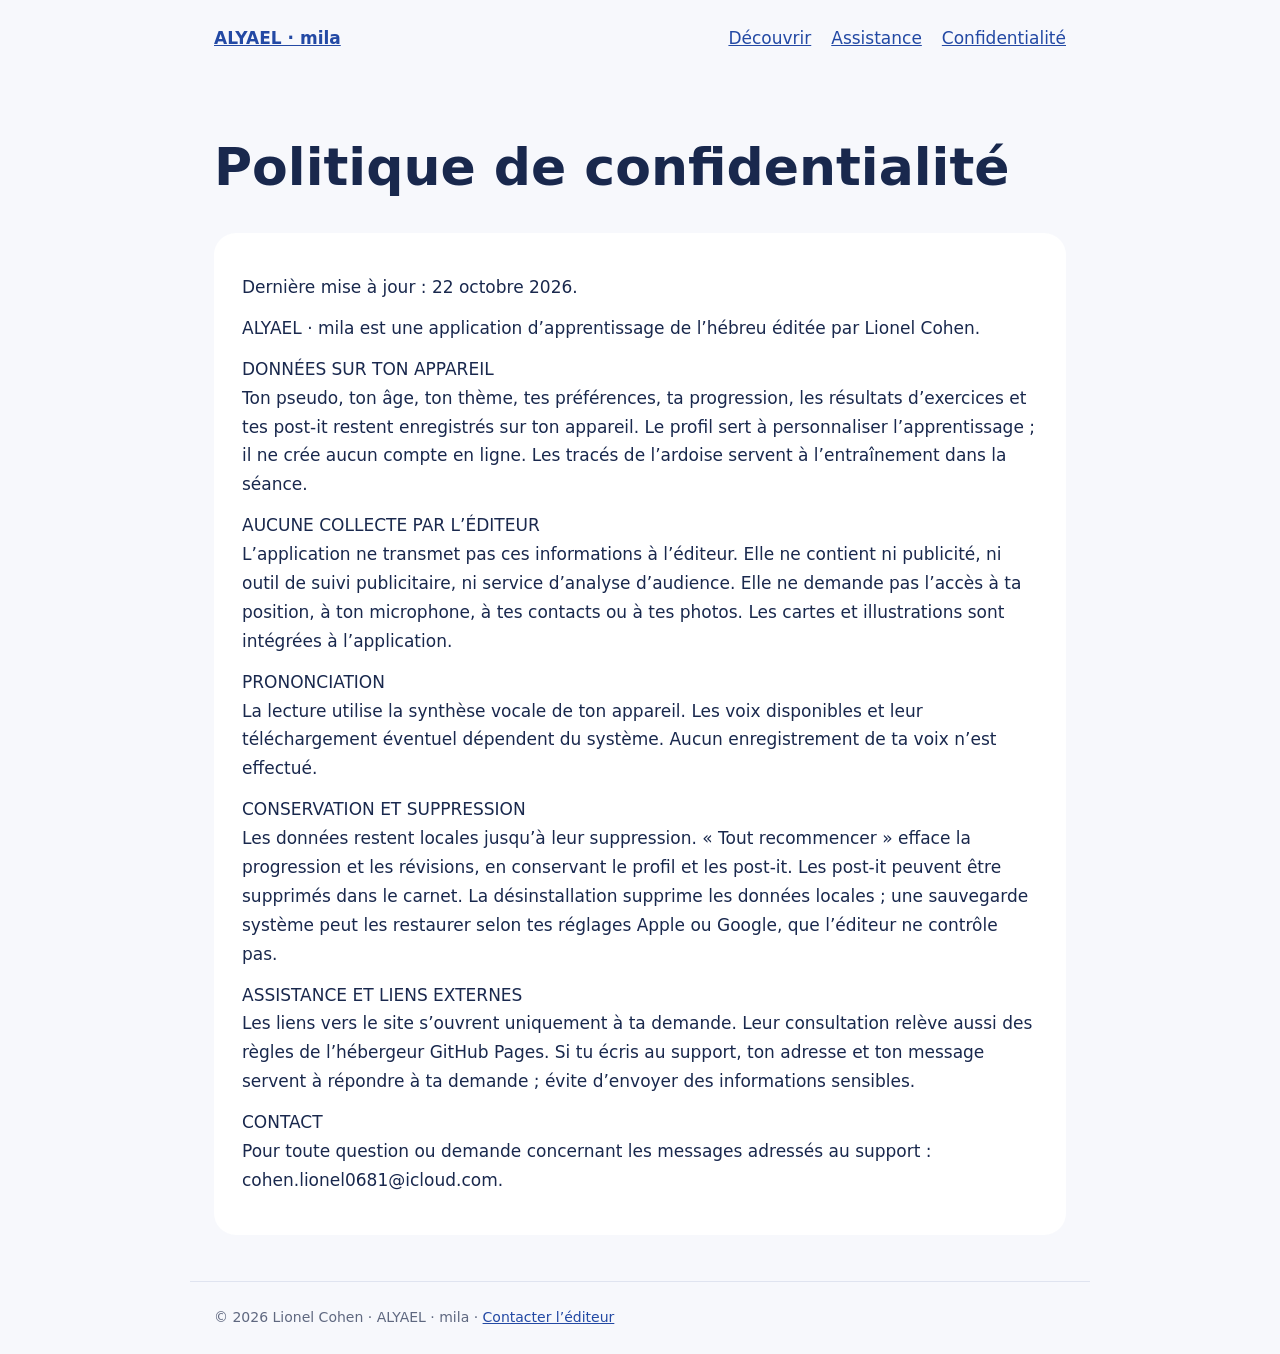
==== privacy.html @ 6db24df4 "Créer les pages publiques ALYAEL : assistance et confidentialité" ====
<!doctype html><html lang="fr"><head><meta charset="utf-8"><meta name="viewport" content="width=device-width,initial-scale=1"><title>Politique de confidentialité · ALYAEL</title><meta name="description" content="ALYAEL · mila : apprendre l’hébreu pas à pas. Présentation, assistance et confidentialité."><link rel="stylesheet" href="style.css"></head><body><header><a href="index.html"><strong>ALYAEL · mila</strong></a><nav aria-label="Navigation principale"><a href="index.html">Découvrir</a><a href="support.html">Assistance</a><a href="privacy.html">Confidentialité</a></nav></header><main><h1>Politique de confidentialité</h1><section><p>Dernière mise à jour : 22 octobre 2026.</p><p>ALYAEL · mila est une application d’apprentissage de l’hébreu éditée par Lionel Cohen.</p><p>DONNÉES SUR TON APPAREIL<br>Ton pseudo, ton âge, ton thème, tes préférences, ta progression, les résultats d’exercices et tes post-it restent enregistrés sur ton appareil. Le profil sert à personnaliser l’apprentissage ; il ne crée aucun compte en ligne. Les tracés de l’ardoise servent à l’entraînement dans la séance.</p><p>AUCUNE COLLECTE PAR L’ÉDITEUR<br>L’application ne transmet pas ces informations à l’éditeur. Elle ne contient ni publicité, ni outil de suivi publicitaire, ni service d’analyse d’audience. Elle ne demande pas l’accès à ta position, à ton microphone, à tes contacts ou à tes photos. Les cartes et illustrations sont intégrées à l’application.</p><p>PRONONCIATION<br>La lecture utilise la synthèse vocale de ton appareil. Les voix disponibles et leur téléchargement éventuel dépendent du système. Aucun enregistrement de ta voix n’est effectué.</p><p>CONSERVATION ET SUPPRESSION<br>Les données restent locales jusqu’à leur suppression. « Tout recommencer » efface la progression et les révisions, en conservant le profil et les post-it. Les post-it peuvent être supprimés dans le carnet. La désinstallation supprime les données locales ; une sauvegarde système peut les restaurer selon tes réglages Apple ou Google, que l’éditeur ne contrôle pas.</p><p>ASSISTANCE ET LIENS EXTERNES<br>Les liens vers le site s’ouvrent uniquement à ta demande. Leur consultation relève aussi des règles de l’hébergeur GitHub Pages. Si tu écris au support, ton adresse et ton message servent à répondre à ta demande ; évite d’envoyer des informations sensibles.</p><p>CONTACT<br>Pour toute question ou demande concernant les messages adressés au support : cohen.lionel0681@icloud.com.</p></section></main><footer>© 2026 Lionel Cohen · ALYAEL · mila · <a href="mailto:cohen.lionel0681@icloud.com">Contacter l’éditeur</a></footer></body></html>
---- style.css ----
*{box-sizing:border-box}body{margin:0;font:17px/1.7 system-ui,sans-serif;color:#19284d;background:#f7f8fc}header,main,footer{max-width:900px;margin:auto;padding:24px}header{display:flex;gap:24px;align-items:center;justify-content:space-between}nav{display:flex;gap:20px;flex-wrap:wrap}a{color:#2349a4}a:hover{text-decoration-thickness:2px}.logo{display:block;width:100%;max-width:650px;margin:24px auto 40px;border-radius:24px}h1{font-size:clamp(30px,5vw,52px);line-height:1.2}h2{font-size:23px;margin-top:32px}section,.card{background:white;border-radius:22px;padding:28px;margin:22px 0}footer{font-size:14px;color:#5f6880;border-top:1px solid #e0e4f0}.tag{color:#7c62c4;font-weight:700}.grid{display:grid;grid-template-columns:repeat(auto-fit,minmax(220px,1fr));gap:20px}button,.button{display:inline-block;padding:12px 22px;border-radius:14px;background:#2349a4;color:white;text-decoration:none}p{margin:12px 0}@media(max-width:520px){header{align-items:flex-start;flex-direction:column;gap:10px}main{padding:18px}section,.card{padding:22px}}
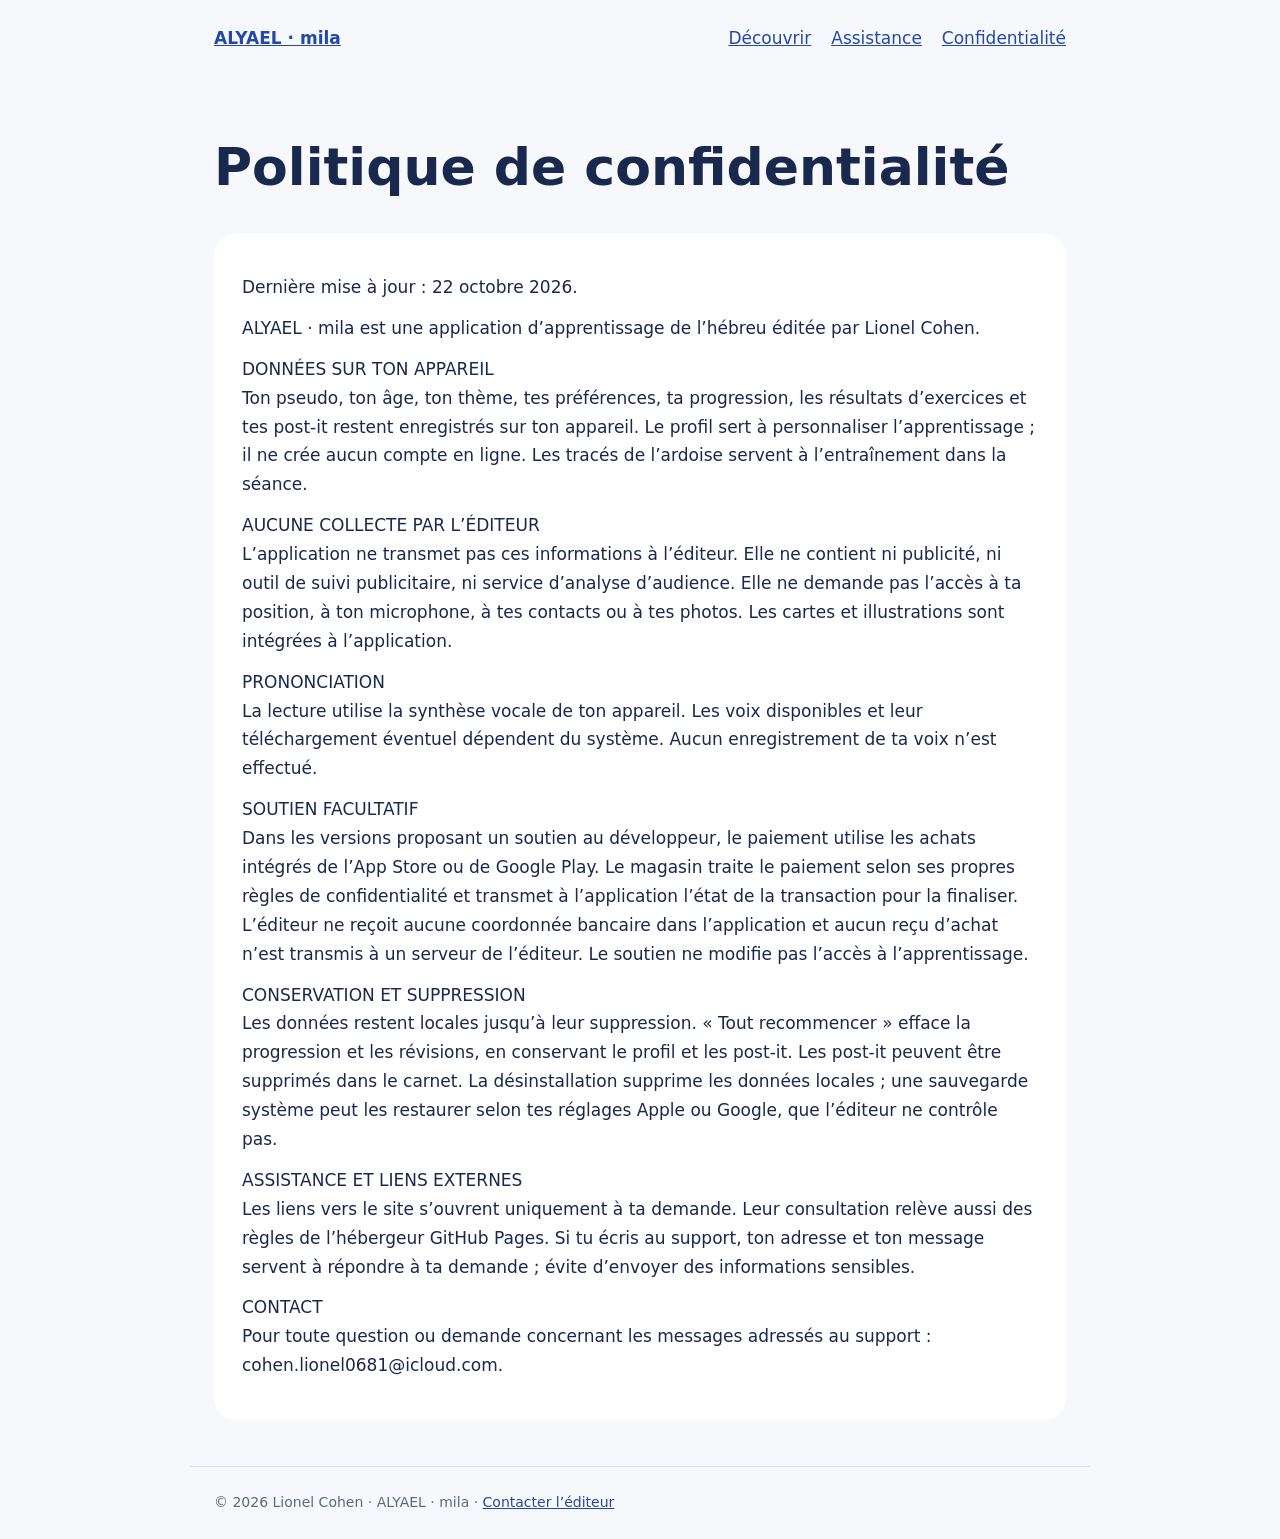
==== commit b5cb2c18: "Préciser le traitement des soutiens facultatifs par les magasins" ====
--- a/privacy.html
+++ b/privacy.html
@@ -1 +1 @@
-<!doctype html><html lang="fr"><head><meta charset="utf-8"><meta name="viewport" content="width=device-width,initial-scale=1"><title>Politique de confidentialité · ALYAEL</title><meta name="description" content="ALYAEL · mila : apprendre l’hébreu pas à pas. Présentation, assistance et confidentialité."><link rel="stylesheet" href="style.css"></head><body><header><a href="index.html"><strong>ALYAEL · mila</strong></a><nav aria-label="Navigation principale"><a href="index.html">Découvrir</a><a href="support.html">Assistance</a><a href="privacy.html">Confidentialité</a></nav></header><main><h1>Politique de confidentialité</h1><section><p>Dernière mise à jour : 22 octobre 2026.</p><p>ALYAEL · mila est une application d’apprentissage de l’hébreu éditée par Lionel Cohen.</p><p>DONNÉES SUR TON APPAREIL<br>Ton pseudo, ton âge, ton thème, tes préférences, ta progression, les résultats d’exercices et tes post-it restent enregistrés sur ton appareil. Le profil sert à personnaliser l’apprentissage ; il ne crée aucun compte en ligne. Les tracés de l’ardoise servent à l’entraînement dans la séance.</p><p>AUCUNE COLLECTE PAR L’ÉDITEUR<br>L’application ne transmet pas ces informations à l’éditeur. Elle ne contient ni publicité, ni outil de suivi publicitaire, ni service d’analyse d’audience. Elle ne demande pas l’accès à ta position, à ton microphone, à tes contacts ou à tes photos. Les cartes et illustrations sont intégrées à l’application.</p><p>PRONONCIATION<br>La lecture utilise la synthèse vocale de ton appareil. Les voix disponibles et leur téléchargement éventuel dépendent du système. Aucun enregistrement de ta voix n’est effectué.</p><p>CONSERVATION ET SUPPRESSION<br>Les données restent locales jusqu’à leur suppression. « Tout recommencer » efface la progression et les révisions, en conservant le profil et les post-it. Les post-it peuvent être supprimés dans le carnet. La désinstallation supprime les données locales ; une sauvegarde système peut les restaurer selon tes réglages Apple ou Google, que l’éditeur ne contrôle pas.</p><p>ASSISTANCE ET LIENS EXTERNES<br>Les liens vers le site s’ouvrent uniquement à ta demande. Leur consultation relève aussi des règles de l’hébergeur GitHub Pages. Si tu écris au support, ton adresse et ton message servent à répondre à ta demande ; évite d’envoyer des informations sensibles.</p><p>CONTACT<br>Pour toute question ou demande concernant les messages adressés au support : cohen.lionel0681@icloud.com.</p></section></main><footer>© 2026 Lionel Cohen · ALYAEL · mila · <a href="mailto:cohen.lionel0681@icloud.com">Contacter l’éditeur</a></footer></body></html>+<!doctype html><html lang="fr"><head><meta charset="utf-8"><meta name="viewport" content="width=device-width,initial-scale=1"><title>Politique de confidentialité · ALYAEL</title><meta name="description" content="ALYAEL · mila : apprendre l’hébreu pas à pas. Présentation, assistance et confidentialité."><link rel="stylesheet" href="style.css"></head><body><header><a href="index.html"><strong>ALYAEL · mila</strong></a><nav aria-label="Navigation principale"><a href="index.html">Découvrir</a><a href="support.html">Assistance</a><a href="privacy.html">Confidentialité</a></nav></header><main><h1>Politique de confidentialité</h1><section><p>Dernière mise à jour : 22 octobre 2026.</p><p>ALYAEL · mila est une application d’apprentissage de l’hébreu éditée par Lionel Cohen.</p><p>DONNÉES SUR TON APPAREIL<br>Ton pseudo, ton âge, ton thème, tes préférences, ta progression, les résultats d’exercices et tes post-it restent enregistrés sur ton appareil. Le profil sert à personnaliser l’apprentissage ; il ne crée aucun compte en ligne. Les tracés de l’ardoise servent à l’entraînement dans la séance.</p><p>AUCUNE COLLECTE PAR L’ÉDITEUR<br>L’application ne transmet pas ces informations à l’éditeur. Elle ne contient ni publicité, ni outil de suivi publicitaire, ni service d’analyse d’audience. Elle ne demande pas l’accès à ta position, à ton microphone, à tes contacts ou à tes photos. Les cartes et illustrations sont intégrées à l’application.</p><p>PRONONCIATION<br>La lecture utilise la synthèse vocale de ton appareil. Les voix disponibles et leur téléchargement éventuel dépendent du système. Aucun enregistrement de ta voix n’est effectué.</p><p>SOUTIEN FACULTATIF<br>Dans les versions proposant un soutien au développeur, le paiement utilise les achats intégrés de l’App Store ou de Google Play. Le magasin traite le paiement selon ses propres règles de confidentialité et transmet à l’application l’état de la transaction pour la finaliser. L’éditeur ne reçoit aucune coordonnée bancaire dans l’application et aucun reçu d’achat n’est transmis à un serveur de l’éditeur. Le soutien ne modifie pas l’accès à l’apprentissage.</p><p>CONSERVATION ET SUPPRESSION<br>Les données restent locales jusqu’à leur suppression. « Tout recommencer » efface la progression et les révisions, en conservant le profil et les post-it. Les post-it peuvent être supprimés dans le carnet. La désinstallation supprime les données locales ; une sauvegarde système peut les restaurer selon tes réglages Apple ou Google, que l’éditeur ne contrôle pas.</p><p>ASSISTANCE ET LIENS EXTERNES<br>Les liens vers le site s’ouvrent uniquement à ta demande. Leur consultation relève aussi des règles de l’hébergeur GitHub Pages. Si tu écris au support, ton adresse et ton message servent à répondre à ta demande ; évite d’envoyer des informations sensibles.</p><p>CONTACT<br>Pour toute question ou demande concernant les messages adressés au support : cohen.lionel0681@icloud.com.</p></section></main><footer>© 2026 Lionel Cohen · ALYAEL · mila · <a href="mailto:cohen.lionel0681@icloud.com">Contacter l’éditeur</a></footer></body></html>
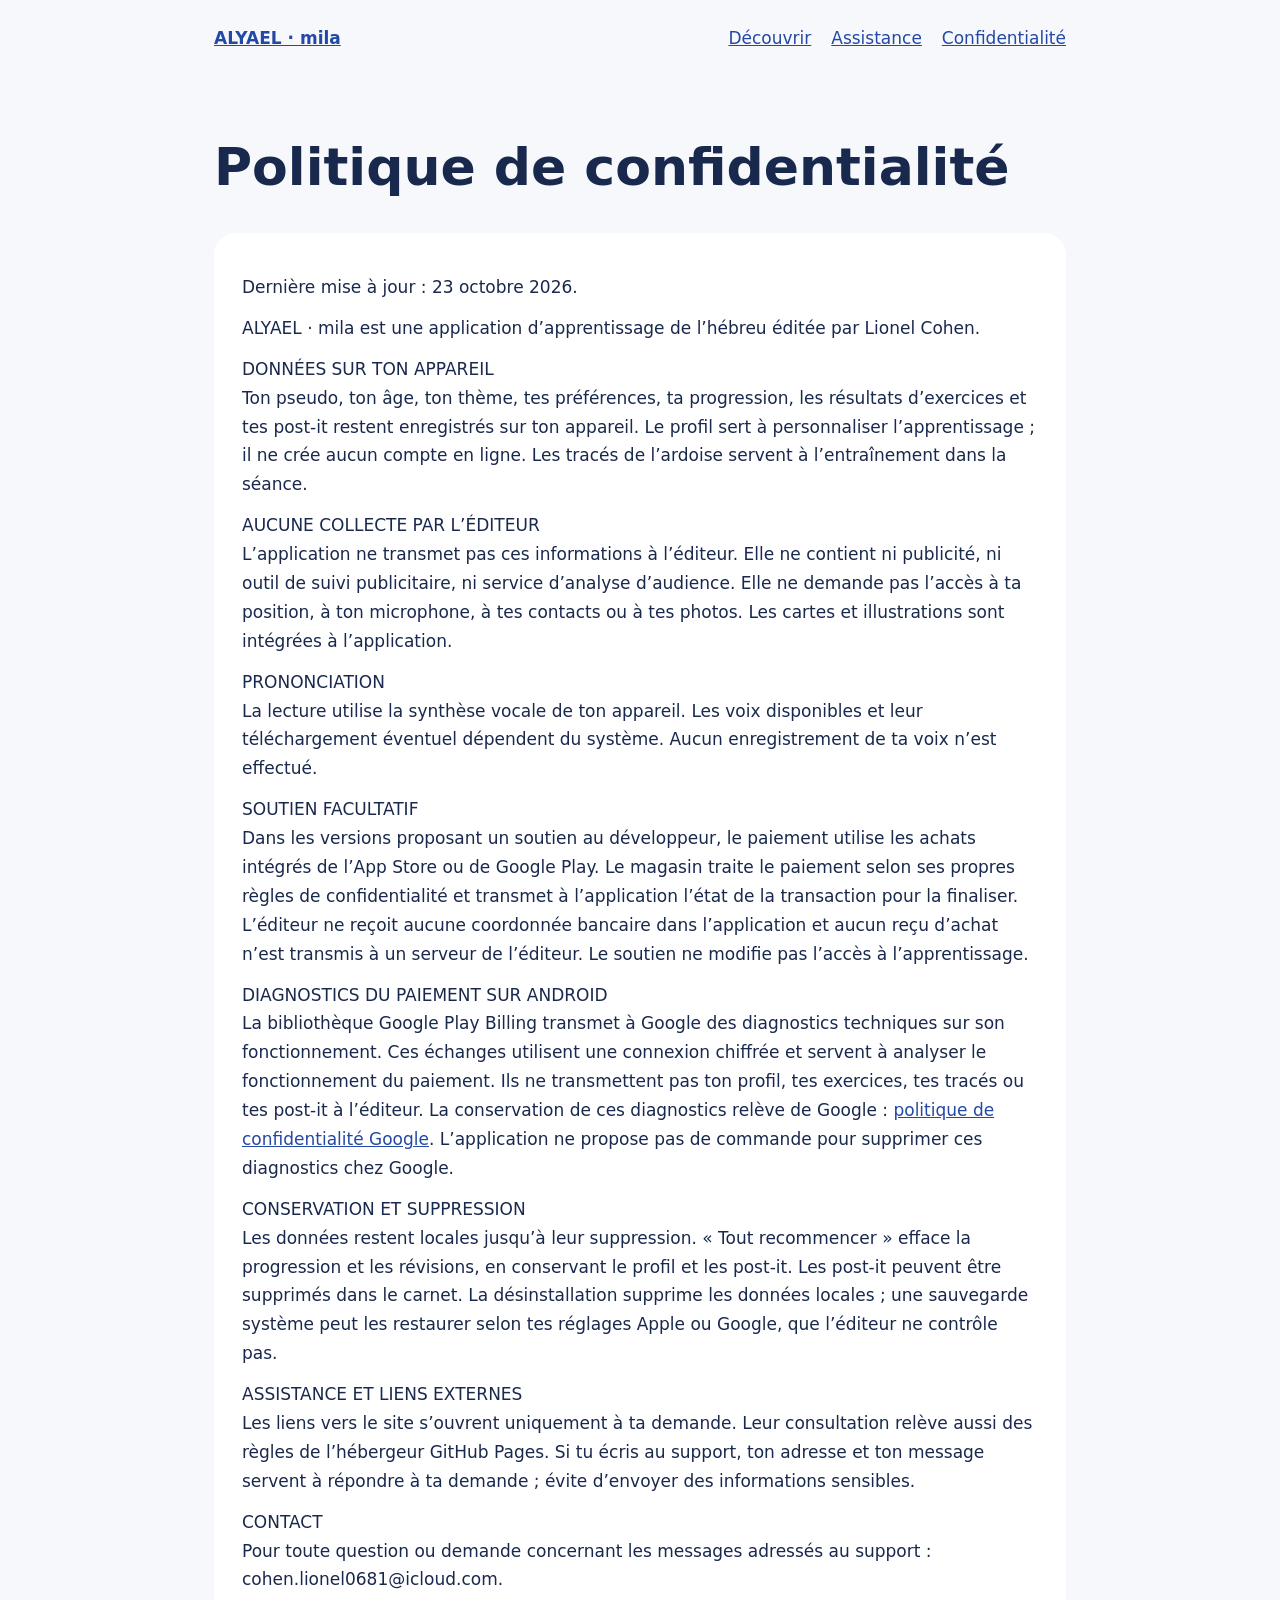
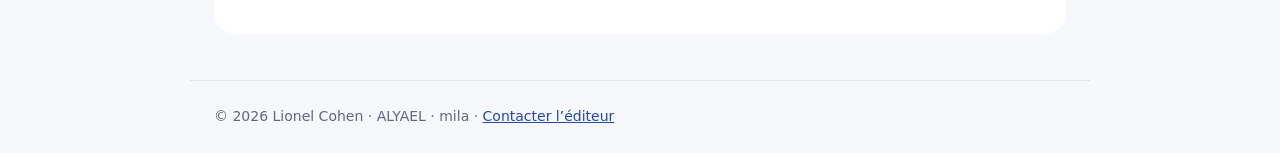
==== commit 3f5e5378: "Préciser les diagnostics techniques du paiement Google Play" ====
--- a/privacy.html
+++ b/privacy.html
@@ -1 +1 @@
-<!doctype html><html lang="fr"><head><meta charset="utf-8"><meta name="viewport" content="width=device-width,initial-scale=1"><title>Politique de confidentialité · ALYAEL</title><meta name="description" content="ALYAEL · mila : apprendre l’hébreu pas à pas. Présentation, assistance et confidentialité."><link rel="stylesheet" href="style.css"></head><body><header><a href="index.html"><strong>ALYAEL · mila</strong></a><nav aria-label="Navigation principale"><a href="index.html">Découvrir</a><a href="support.html">Assistance</a><a href="privacy.html">Confidentialité</a></nav></header><main><h1>Politique de confidentialité</h1><section><p>Dernière mise à jour : 22 octobre 2026.</p><p>ALYAEL · mila est une application d’apprentissage de l’hébreu éditée par Lionel Cohen.</p><p>DONNÉES SUR TON APPAREIL<br>Ton pseudo, ton âge, ton thème, tes préférences, ta progression, les résultats d’exercices et tes post-it restent enregistrés sur ton appareil. Le profil sert à personnaliser l’apprentissage ; il ne crée aucun compte en ligne. Les tracés de l’ardoise servent à l’entraînement dans la séance.</p><p>AUCUNE COLLECTE PAR L’ÉDITEUR<br>L’application ne transmet pas ces informations à l’éditeur. Elle ne contient ni publicité, ni outil de suivi publicitaire, ni service d’analyse d’audience. Elle ne demande pas l’accès à ta position, à ton microphone, à tes contacts ou à tes photos. Les cartes et illustrations sont intégrées à l’application.</p><p>PRONONCIATION<br>La lecture utilise la synthèse vocale de ton appareil. Les voix disponibles et leur téléchargement éventuel dépendent du système. Aucun enregistrement de ta voix n’est effectué.</p><p>SOUTIEN FACULTATIF<br>Dans les versions proposant un soutien au développeur, le paiement utilise les achats intégrés de l’App Store ou de Google Play. Le magasin traite le paiement selon ses propres règles de confidentialité et transmet à l’application l’état de la transaction pour la finaliser. L’éditeur ne reçoit aucune coordonnée bancaire dans l’application et aucun reçu d’achat n’est transmis à un serveur de l’éditeur. Le soutien ne modifie pas l’accès à l’apprentissage.</p><p>CONSERVATION ET SUPPRESSION<br>Les données restent locales jusqu’à leur suppression. « Tout recommencer » efface la progression et les révisions, en conservant le profil et les post-it. Les post-it peuvent être supprimés dans le carnet. La désinstallation supprime les données locales ; une sauvegarde système peut les restaurer selon tes réglages Apple ou Google, que l’éditeur ne contrôle pas.</p><p>ASSISTANCE ET LIENS EXTERNES<br>Les liens vers le site s’ouvrent uniquement à ta demande. Leur consultation relève aussi des règles de l’hébergeur GitHub Pages. Si tu écris au support, ton adresse et ton message servent à répondre à ta demande ; évite d’envoyer des informations sensibles.</p><p>CONTACT<br>Pour toute question ou demande concernant les messages adressés au support : cohen.lionel0681@icloud.com.</p></section></main><footer>© 2026 Lionel Cohen · ALYAEL · mila · <a href="mailto:cohen.lionel0681@icloud.com">Contacter l’éditeur</a></footer></body></html>+<!doctype html><html lang="fr"><head><meta charset="utf-8"><meta name="viewport" content="width=device-width,initial-scale=1"><title>Politique de confidentialité · ALYAEL</title><meta name="description" content="ALYAEL · mila : apprendre l’hébreu pas à pas. Présentation, assistance et confidentialité."><link rel="stylesheet" href="style.css"></head><body><header><a href="index.html"><strong>ALYAEL · mila</strong></a><nav aria-label="Navigation principale"><a href="index.html">Découvrir</a><a href="support.html">Assistance</a><a href="privacy.html">Confidentialité</a></nav></header><main><h1>Politique de confidentialité</h1><section><p>Dernière mise à jour : 23 octobre 2026.</p><p>ALYAEL · mila est une application d’apprentissage de l’hébreu éditée par Lionel Cohen.</p><p>DONNÉES SUR TON APPAREIL<br>Ton pseudo, ton âge, ton thème, tes préférences, ta progression, les résultats d’exercices et tes post-it restent enregistrés sur ton appareil. Le profil sert à personnaliser l’apprentissage ; il ne crée aucun compte en ligne. Les tracés de l’ardoise servent à l’entraînement dans la séance.</p><p>AUCUNE COLLECTE PAR L’ÉDITEUR<br>L’application ne transmet pas ces informations à l’éditeur. Elle ne contient ni publicité, ni outil de suivi publicitaire, ni service d’analyse d’audience. Elle ne demande pas l’accès à ta position, à ton microphone, à tes contacts ou à tes photos. Les cartes et illustrations sont intégrées à l’application.</p><p>PRONONCIATION<br>La lecture utilise la synthèse vocale de ton appareil. Les voix disponibles et leur téléchargement éventuel dépendent du système. Aucun enregistrement de ta voix n’est effectué.</p><p>SOUTIEN FACULTATIF<br>Dans les versions proposant un soutien au développeur, le paiement utilise les achats intégrés de l’App Store ou de Google Play. Le magasin traite le paiement selon ses propres règles de confidentialité et transmet à l’application l’état de la transaction pour la finaliser. L’éditeur ne reçoit aucune coordonnée bancaire dans l’application et aucun reçu d’achat n’est transmis à un serveur de l’éditeur. Le soutien ne modifie pas l’accès à l’apprentissage.</p><p>DIAGNOSTICS DU PAIEMENT SUR ANDROID<br>La bibliothèque Google Play Billing transmet à Google des diagnostics techniques sur son fonctionnement. Ces échanges utilisent une connexion chiffrée et servent à analyser le fonctionnement du paiement. Ils ne transmettent pas ton profil, tes exercices, tes tracés ou tes post-it à l’éditeur. La conservation de ces diagnostics relève de Google : <a href="https://policies.google.com/privacy">politique de confidentialité Google</a>. L’application ne propose pas de commande pour supprimer ces diagnostics chez Google.</p><p>CONSERVATION ET SUPPRESSION<br>Les données restent locales jusqu’à leur suppression. « Tout recommencer » efface la progression et les révisions, en conservant le profil et les post-it. Les post-it peuvent être supprimés dans le carnet. La désinstallation supprime les données locales ; une sauvegarde système peut les restaurer selon tes réglages Apple ou Google, que l’éditeur ne contrôle pas.</p><p>ASSISTANCE ET LIENS EXTERNES<br>Les liens vers le site s’ouvrent uniquement à ta demande. Leur consultation relève aussi des règles de l’hébergeur GitHub Pages. Si tu écris au support, ton adresse et ton message servent à répondre à ta demande ; évite d’envoyer des informations sensibles.</p><p>CONTACT<br>Pour toute question ou demande concernant les messages adressés au support : cohen.lionel0681@icloud.com.</p></section></main><footer>© 2026 Lionel Cohen · ALYAEL · mila · <a href="mailto:cohen.lionel0681@icloud.com">Contacter l’éditeur</a></footer></body></html>
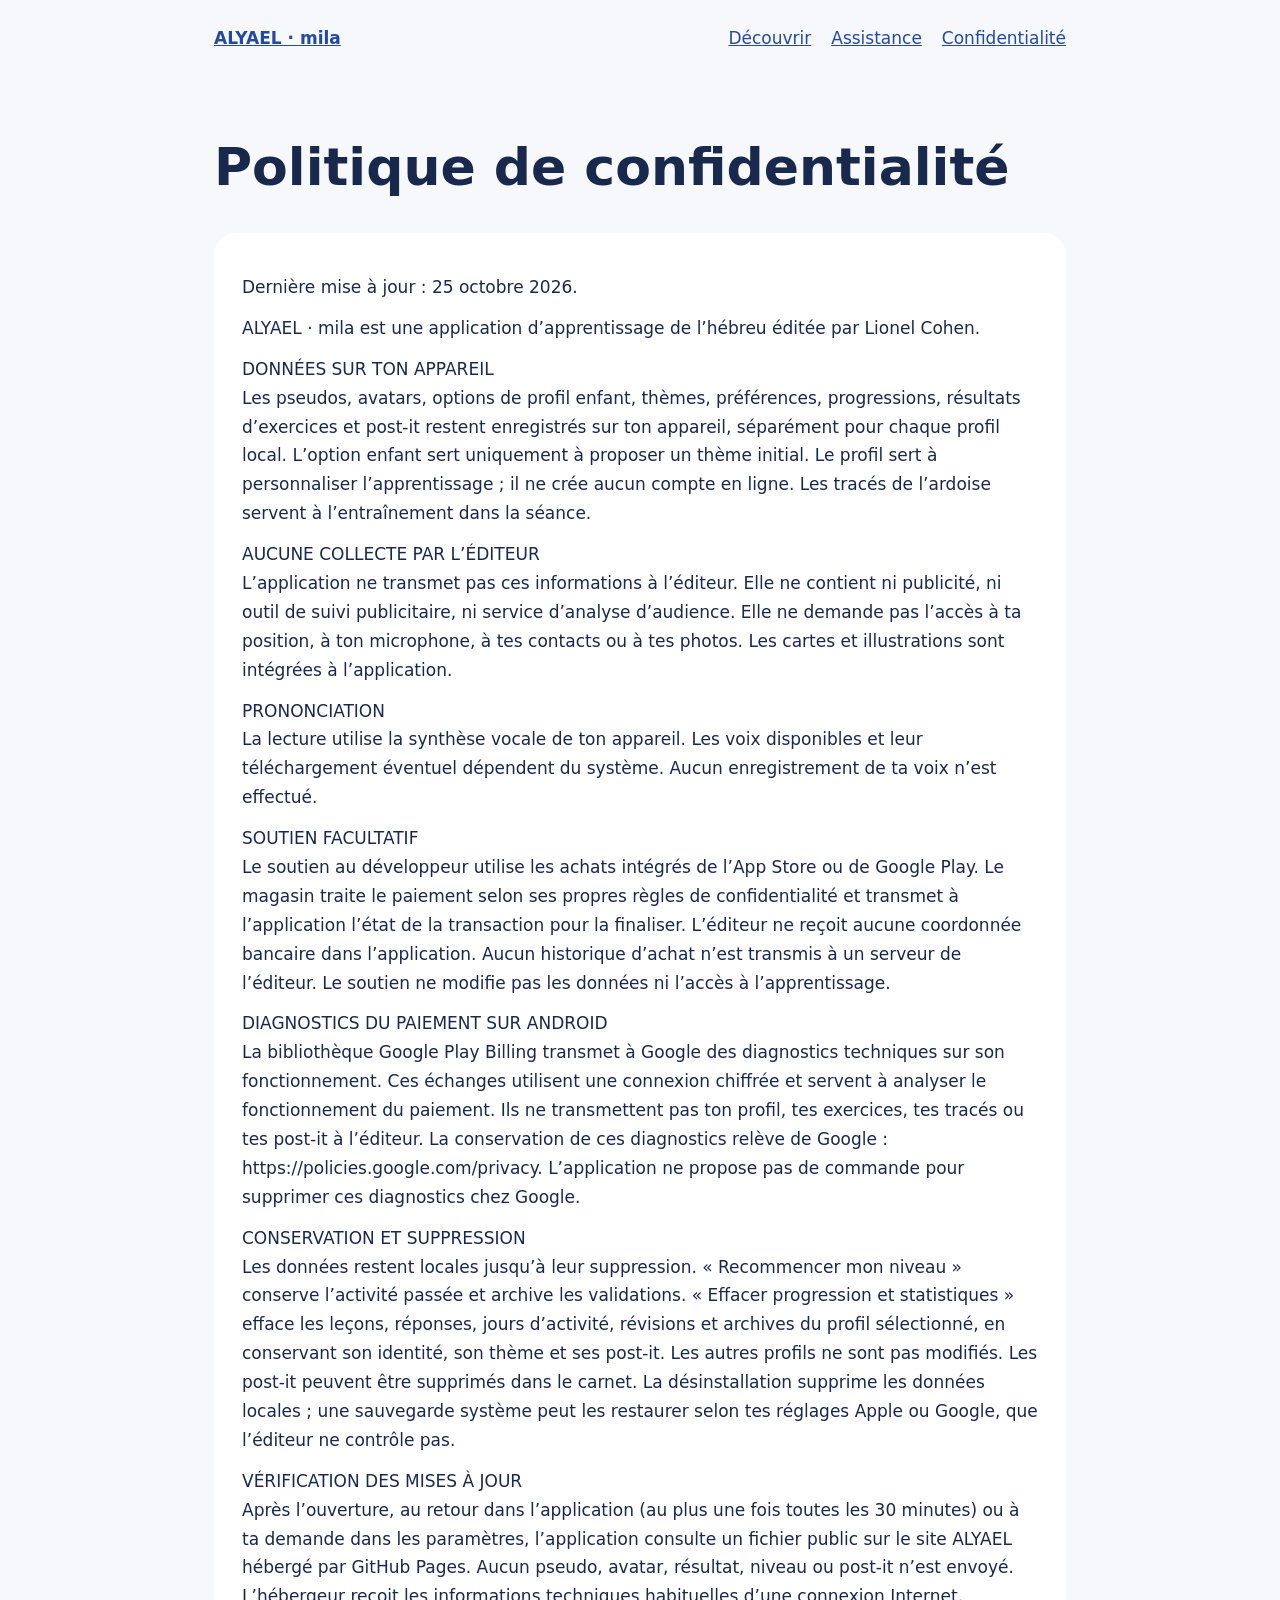
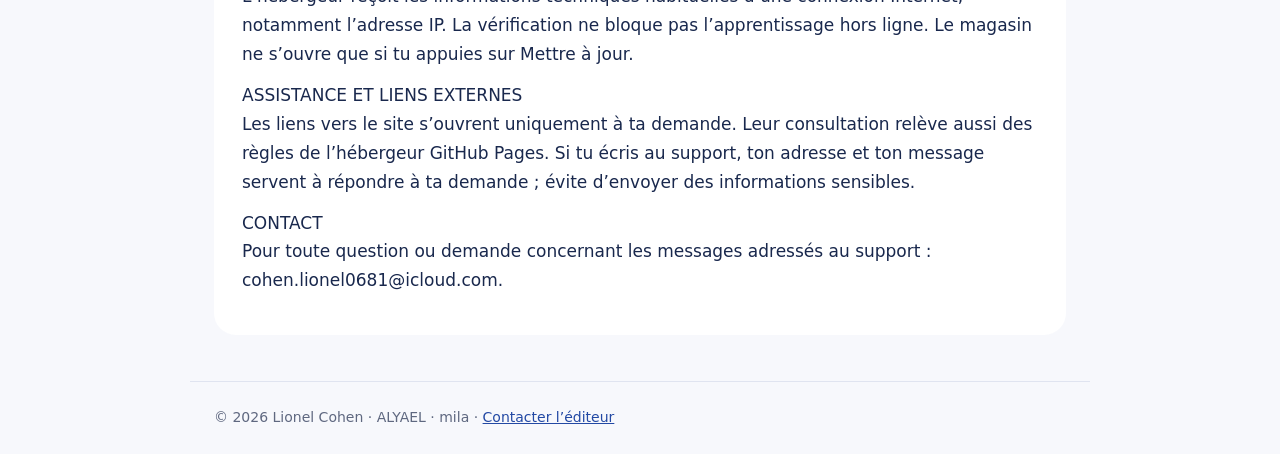
==== commit 3e0e2d7f: "Publish update manifest and current ALYAEL privacy notice" ====
--- a/privacy.html
+++ b/privacy.html
@@ -1 +1 @@
-<!doctype html><html lang="fr"><head><meta charset="utf-8"><meta name="viewport" content="width=device-width,initial-scale=1"><title>Politique de confidentialité · ALYAEL</title><meta name="description" content="ALYAEL · mila : apprendre l’hébreu pas à pas. Présentation, assistance et confidentialité."><link rel="stylesheet" href="style.css"></head><body><header><a href="index.html"><strong>ALYAEL · mila</strong></a><nav aria-label="Navigation principale"><a href="index.html">Découvrir</a><a href="support.html">Assistance</a><a href="privacy.html">Confidentialité</a></nav></header><main><h1>Politique de confidentialité</h1><section><p>Dernière mise à jour : 23 octobre 2026.</p><p>ALYAEL · mila est une application d’apprentissage de l’hébreu éditée par Lionel Cohen.</p><p>DONNÉES SUR TON APPAREIL<br>Ton pseudo, ton âge, ton thème, tes préférences, ta progression, les résultats d’exercices et tes post-it restent enregistrés sur ton appareil. Le profil sert à personnaliser l’apprentissage ; il ne crée aucun compte en ligne. Les tracés de l’ardoise servent à l’entraînement dans la séance.</p><p>AUCUNE COLLECTE PAR L’ÉDITEUR<br>L’application ne transmet pas ces informations à l’éditeur. Elle ne contient ni publicité, ni outil de suivi publicitaire, ni service d’analyse d’audience. Elle ne demande pas l’accès à ta position, à ton microphone, à tes contacts ou à tes photos. Les cartes et illustrations sont intégrées à l’application.</p><p>PRONONCIATION<br>La lecture utilise la synthèse vocale de ton appareil. Les voix disponibles et leur téléchargement éventuel dépendent du système. Aucun enregistrement de ta voix n’est effectué.</p><p>SOUTIEN FACULTATIF<br>Dans les versions proposant un soutien au développeur, le paiement utilise les achats intégrés de l’App Store ou de Google Play. Le magasin traite le paiement selon ses propres règles de confidentialité et transmet à l’application l’état de la transaction pour la finaliser. L’éditeur ne reçoit aucune coordonnée bancaire dans l’application et aucun reçu d’achat n’est transmis à un serveur de l’éditeur. Le soutien ne modifie pas l’accès à l’apprentissage.</p><p>DIAGNOSTICS DU PAIEMENT SUR ANDROID<br>La bibliothèque Google Play Billing transmet à Google des diagnostics techniques sur son fonctionnement. Ces échanges utilisent une connexion chiffrée et servent à analyser le fonctionnement du paiement. Ils ne transmettent pas ton profil, tes exercices, tes tracés ou tes post-it à l’éditeur. La conservation de ces diagnostics relève de Google : <a href="https://policies.google.com/privacy">politique de confidentialité Google</a>. L’application ne propose pas de commande pour supprimer ces diagnostics chez Google.</p><p>CONSERVATION ET SUPPRESSION<br>Les données restent locales jusqu’à leur suppression. « Tout recommencer » efface la progression et les révisions, en conservant le profil et les post-it. Les post-it peuvent être supprimés dans le carnet. La désinstallation supprime les données locales ; une sauvegarde système peut les restaurer selon tes réglages Apple ou Google, que l’éditeur ne contrôle pas.</p><p>ASSISTANCE ET LIENS EXTERNES<br>Les liens vers le site s’ouvrent uniquement à ta demande. Leur consultation relève aussi des règles de l’hébergeur GitHub Pages. Si tu écris au support, ton adresse et ton message servent à répondre à ta demande ; évite d’envoyer des informations sensibles.</p><p>CONTACT<br>Pour toute question ou demande concernant les messages adressés au support : cohen.lionel0681@icloud.com.</p></section></main><footer>© 2026 Lionel Cohen · ALYAEL · mila · <a href="mailto:cohen.lionel0681@icloud.com">Contacter l’éditeur</a></footer></body></html>+<!doctype html><html lang="fr"><head><meta charset="utf-8"><meta name="viewport" content="width=device-width,initial-scale=1"><title>Politique de confidentialité · ALYAEL</title><meta name="description" content="ALYAEL · mila : apprendre l’hébreu pas à pas. Présentation, assistance et confidentialité."><link rel="stylesheet" href="style.css"></head><body><header><a href="index.html"><strong>ALYAEL · mila</strong></a><nav aria-label="Navigation principale"><a href="index.html">Découvrir</a><a href="support.html">Assistance</a><a href="privacy.html">Confidentialité</a></nav></header><main><h1>Politique de confidentialité</h1><section><p>Dernière mise à jour : 25 octobre 2026.</p><p>ALYAEL · mila est une application d’apprentissage de l’hébreu éditée par Lionel Cohen.</p><p>DONNÉES SUR TON APPAREIL<br>Les pseudos, avatars, options de profil enfant, thèmes, préférences, progressions, résultats d’exercices et post-it restent enregistrés sur ton appareil, séparément pour chaque profil local. L’option enfant sert uniquement à proposer un thème initial. Le profil sert à personnaliser l’apprentissage ; il ne crée aucun compte en ligne. Les tracés de l’ardoise servent à l’entraînement dans la séance.</p><p>AUCUNE COLLECTE PAR L’ÉDITEUR<br>L’application ne transmet pas ces informations à l’éditeur. Elle ne contient ni publicité, ni outil de suivi publicitaire, ni service d’analyse d’audience. Elle ne demande pas l’accès à ta position, à ton microphone, à tes contacts ou à tes photos. Les cartes et illustrations sont intégrées à l’application.</p><p>PRONONCIATION<br>La lecture utilise la synthèse vocale de ton appareil. Les voix disponibles et leur téléchargement éventuel dépendent du système. Aucun enregistrement de ta voix n’est effectué.</p><p>SOUTIEN FACULTATIF<br>Le soutien au développeur utilise les achats intégrés de l’App Store ou de Google Play. Le magasin traite le paiement selon ses propres règles de confidentialité et transmet à l’application l’état de la transaction pour la finaliser. L’éditeur ne reçoit aucune coordonnée bancaire dans l’application. Aucun historique d’achat n’est transmis à un serveur de l’éditeur. Le soutien ne modifie pas les données ni l’accès à l’apprentissage.</p><p>DIAGNOSTICS DU PAIEMENT SUR ANDROID<br>La bibliothèque Google Play Billing transmet à Google des diagnostics techniques sur son fonctionnement. Ces échanges utilisent une connexion chiffrée et servent à analyser le fonctionnement du paiement. Ils ne transmettent pas ton profil, tes exercices, tes tracés ou tes post-it à l’éditeur. La conservation de ces diagnostics relève de Google : https://policies.google.com/privacy. L’application ne propose pas de commande pour supprimer ces diagnostics chez Google.</p><p>CONSERVATION ET SUPPRESSION<br>Les données restent locales jusqu’à leur suppression. « Recommencer mon niveau » conserve l’activité passée et archive les validations. « Effacer progression et statistiques » efface les leçons, réponses, jours d’activité, révisions et archives du profil sélectionné, en conservant son identité, son thème et ses post-it. Les autres profils ne sont pas modifiés. Les post-it peuvent être supprimés dans le carnet. La désinstallation supprime les données locales ; une sauvegarde système peut les restaurer selon tes réglages Apple ou Google, que l’éditeur ne contrôle pas.</p><p>VÉRIFICATION DES MISES À JOUR<br>Après l’ouverture, au retour dans l’application (au plus une fois toutes les 30 minutes) ou à ta demande dans les paramètres, l’application consulte un fichier public sur le site ALYAEL hébergé par GitHub Pages. Aucun pseudo, avatar, résultat, niveau ou post-it n’est envoyé. L’hébergeur reçoit les informations techniques habituelles d’une connexion Internet, notamment l’adresse IP. La vérification ne bloque pas l’apprentissage hors ligne. Le magasin ne s’ouvre que si tu appuies sur Mettre à jour.</p><p>ASSISTANCE ET LIENS EXTERNES<br>Les liens vers le site s’ouvrent uniquement à ta demande. Leur consultation relève aussi des règles de l’hébergeur GitHub Pages. Si tu écris au support, ton adresse et ton message servent à répondre à ta demande ; évite d’envoyer des informations sensibles.</p><p>CONTACT<br>Pour toute question ou demande concernant les messages adressés au support : cohen.lionel0681@icloud.com.</p></section></main><footer>© 2026 Lionel Cohen · ALYAEL · mila · <a href="mailto:cohen.lionel0681@icloud.com">Contacter l’éditeur</a></footer></body></html>
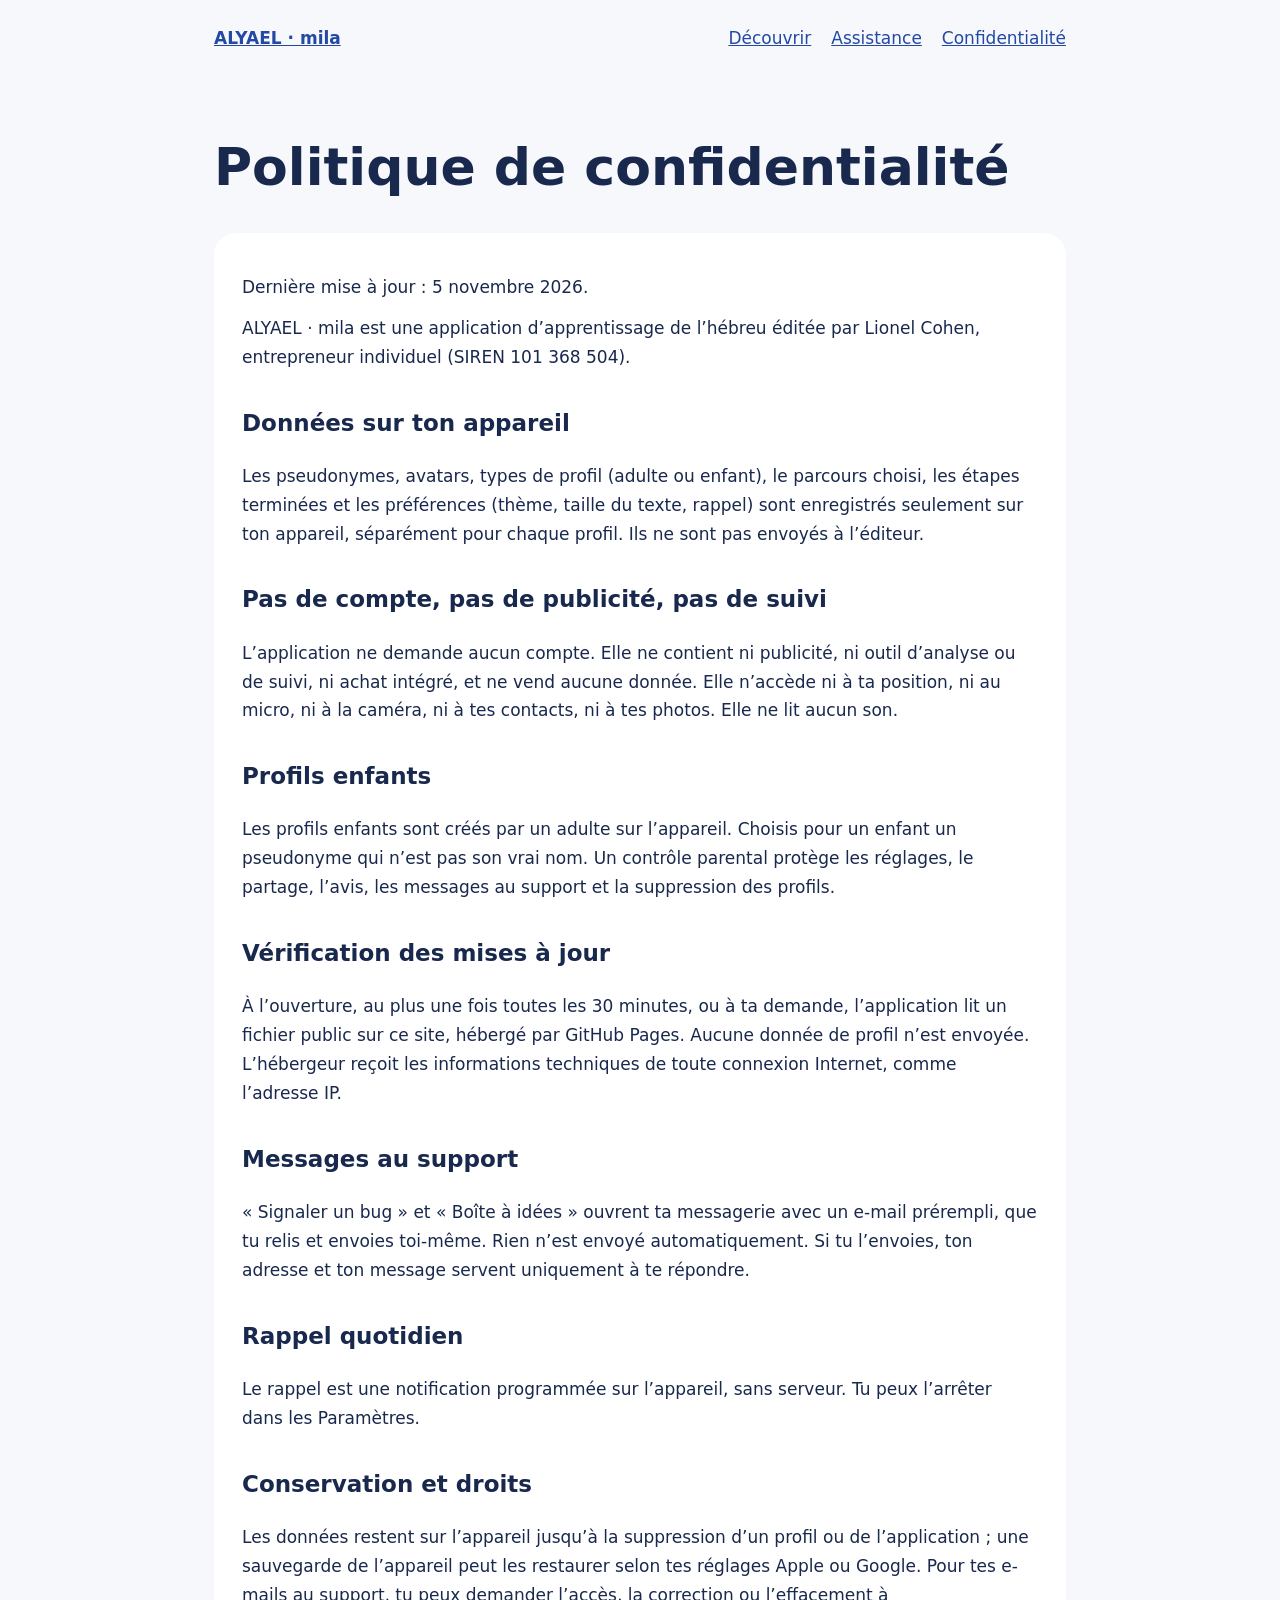
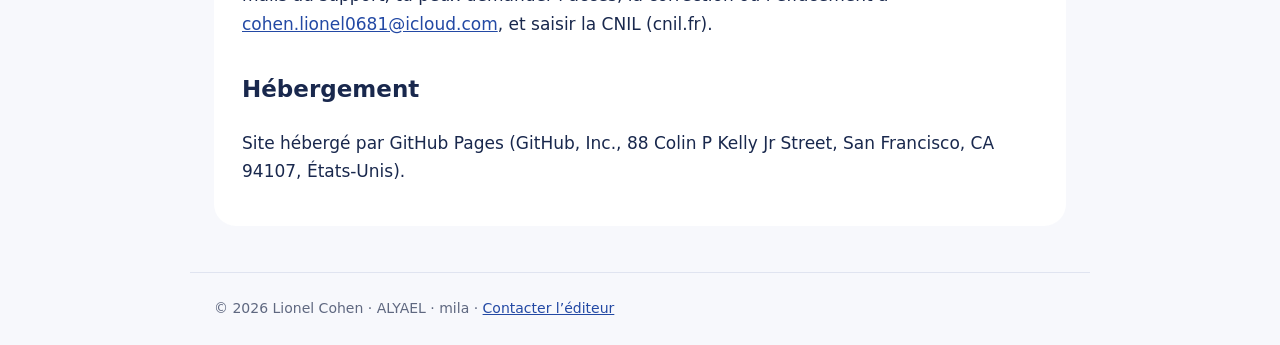
==== commit 094a9355: "Confidentialité alignée sur la version publiée : sans compte, sans achat, sans voix Co-Authored-By: " ====
--- a/privacy.html
+++ b/privacy.html
@@ -1 +1 @@
-<!doctype html><html lang="fr"><head><meta charset="utf-8"><meta name="viewport" content="width=device-width,initial-scale=1"><title>Politique de confidentialité · ALYAEL</title><meta name="description" content="ALYAEL · mila : apprendre l’hébreu pas à pas. Présentation, assistance et confidentialité."><link rel="stylesheet" href="style.css"></head><body><header><a href="index.html"><strong>ALYAEL · mila</strong></a><nav aria-label="Navigation principale"><a href="index.html">Découvrir</a><a href="support.html">Assistance</a><a href="privacy.html">Confidentialité</a></nav></header><main><h1>Politique de confidentialité</h1><section><p>Dernière mise à jour : 25 octobre 2026.</p><p>ALYAEL · mila est une application d’apprentissage de l’hébreu éditée par Lionel Cohen.</p><p>DONNÉES SUR TON APPAREIL<br>Les pseudos, avatars, options de profil enfant, thèmes, préférences, progressions, résultats d’exercices et post-it restent enregistrés sur ton appareil, séparément pour chaque profil local. L’option enfant sert uniquement à proposer un thème initial. Le profil sert à personnaliser l’apprentissage ; il ne crée aucun compte en ligne. Les tracés de l’ardoise servent à l’entraînement dans la séance.</p><p>AUCUNE COLLECTE PAR L’ÉDITEUR<br>L’application ne transmet pas ces informations à l’éditeur. Elle ne contient ni publicité, ni outil de suivi publicitaire, ni service d’analyse d’audience. Elle ne demande pas l’accès à ta position, à ton microphone, à tes contacts ou à tes photos. Les cartes et illustrations sont intégrées à l’application.</p><p>PRONONCIATION<br>La lecture utilise la synthèse vocale de ton appareil. Les voix disponibles et leur téléchargement éventuel dépendent du système. Aucun enregistrement de ta voix n’est effectué.</p><p>SOUTIEN FACULTATIF<br>Le soutien au développeur utilise les achats intégrés de l’App Store ou de Google Play. Le magasin traite le paiement selon ses propres règles de confidentialité et transmet à l’application l’état de la transaction pour la finaliser. L’éditeur ne reçoit aucune coordonnée bancaire dans l’application. Aucun historique d’achat n’est transmis à un serveur de l’éditeur. Le soutien ne modifie pas les données ni l’accès à l’apprentissage.</p><p>DIAGNOSTICS DU PAIEMENT SUR ANDROID<br>La bibliothèque Google Play Billing transmet à Google des diagnostics techniques sur son fonctionnement. Ces échanges utilisent une connexion chiffrée et servent à analyser le fonctionnement du paiement. Ils ne transmettent pas ton profil, tes exercices, tes tracés ou tes post-it à l’éditeur. La conservation de ces diagnostics relève de Google : https://policies.google.com/privacy. L’application ne propose pas de commande pour supprimer ces diagnostics chez Google.</p><p>CONSERVATION ET SUPPRESSION<br>Les données restent locales jusqu’à leur suppression. « Recommencer mon niveau » conserve l’activité passée et archive les validations. « Effacer progression et statistiques » efface les leçons, réponses, jours d’activité, révisions et archives du profil sélectionné, en conservant son identité, son thème et ses post-it. Les autres profils ne sont pas modifiés. Les post-it peuvent être supprimés dans le carnet. La désinstallation supprime les données locales ; une sauvegarde système peut les restaurer selon tes réglages Apple ou Google, que l’éditeur ne contrôle pas.</p><p>VÉRIFICATION DES MISES À JOUR<br>Après l’ouverture, au retour dans l’application (au plus une fois toutes les 30 minutes) ou à ta demande dans les paramètres, l’application consulte un fichier public sur le site ALYAEL hébergé par GitHub Pages. Aucun pseudo, avatar, résultat, niveau ou post-it n’est envoyé. L’hébergeur reçoit les informations techniques habituelles d’une connexion Internet, notamment l’adresse IP. La vérification ne bloque pas l’apprentissage hors ligne. Le magasin ne s’ouvre que si tu appuies sur Mettre à jour.</p><p>ASSISTANCE ET LIENS EXTERNES<br>Les liens vers le site s’ouvrent uniquement à ta demande. Leur consultation relève aussi des règles de l’hébergeur GitHub Pages. Si tu écris au support, ton adresse et ton message servent à répondre à ta demande ; évite d’envoyer des informations sensibles.</p><p>CONTACT<br>Pour toute question ou demande concernant les messages adressés au support : cohen.lionel0681@icloud.com.</p></section></main><footer>© 2026 Lionel Cohen · ALYAEL · mila · <a href="mailto:cohen.lionel0681@icloud.com">Contacter l’éditeur</a></footer></body></html>+<!doctype html><html lang="fr"><head><meta charset="utf-8"><meta name="viewport" content="width=device-width,initial-scale=1"><title>Politique de confidentialité · ALYAEL</title><meta name="description" content="ALYAEL · mila : apprendre l’hébreu moderne ou biblique en famille, pas à pas, gratuitement et sans publicité."><link rel="stylesheet" href="style.css?v=20261105"></head><body><header><a href="index.html"><strong>ALYAEL · mila</strong></a><nav aria-label="Navigation principale"><a href="index.html">Découvrir</a><a href="support.html">Assistance</a><a href="privacy.html">Confidentialité</a></nav></header><main><h1>Politique de confidentialité</h1><section><p>Dernière mise à jour : 5 novembre 2026.</p><p>ALYAEL · mila est une application d’apprentissage de l’hébreu éditée par Lionel Cohen, entrepreneur individuel (SIREN 101 368 504).</p><h2>Données sur ton appareil</h2><p>Les pseudonymes, avatars, types de profil (adulte ou enfant), le parcours choisi, les étapes terminées et les préférences (thème, taille du texte, rappel) sont enregistrés seulement sur ton appareil, séparément pour chaque profil. Ils ne sont pas envoyés à l’éditeur.</p><h2>Pas de compte, pas de publicité, pas de suivi</h2><p>L’application ne demande aucun compte. Elle ne contient ni publicité, ni outil d’analyse ou de suivi, ni achat intégré, et ne vend aucune donnée. Elle n’accède ni à ta position, ni au micro, ni à la caméra, ni à tes contacts, ni à tes photos. Elle ne lit aucun son.</p><h2>Profils enfants</h2><p>Les profils enfants sont créés par un adulte sur l’appareil. Choisis pour un enfant un pseudonyme qui n’est pas son vrai nom. Un contrôle parental protège les réglages, le partage, l’avis, les messages au support et la suppression des profils.</p><h2>Vérification des mises à jour</h2><p>À l’ouverture, au plus une fois toutes les 30 minutes, ou à ta demande, l’application lit un fichier public sur ce site, hébergé par GitHub Pages. Aucune donnée de profil n’est envoyée. L’hébergeur reçoit les informations techniques de toute connexion Internet, comme l’adresse IP.</p><h2>Messages au support</h2><p>« Signaler un bug » et « Boîte à idées » ouvrent ta messagerie avec un e-mail prérempli, que tu relis et envoies toi-même. Rien n’est envoyé automatiquement. Si tu l’envoies, ton adresse et ton message servent uniquement à te répondre.</p><h2>Rappel quotidien</h2><p>Le rappel est une notification programmée sur l’appareil, sans serveur. Tu peux l’arrêter dans les Paramètres.</p><h2>Conservation et droits</h2><p>Les données restent sur l’appareil jusqu’à la suppression d’un profil ou de l’application ; une sauvegarde de l’appareil peut les restaurer selon tes réglages Apple ou Google. Pour tes e-mails au support, tu peux demander l’accès, la correction ou l’effacement à <a href="mailto:cohen.lionel0681@icloud.com">cohen.lionel0681@icloud.com</a>, et saisir la CNIL (cnil.fr).</p><h2>Hébergement</h2><p>Site hébergé par GitHub Pages (GitHub, Inc., 88 Colin P Kelly Jr Street, San Francisco, CA 94107, États-Unis).</p></section></main><footer>© 2026 Lionel Cohen · ALYAEL · mila · <a href="mailto:cohen.lionel0681@icloud.com">Contacter l’éditeur</a></footer></body></html>
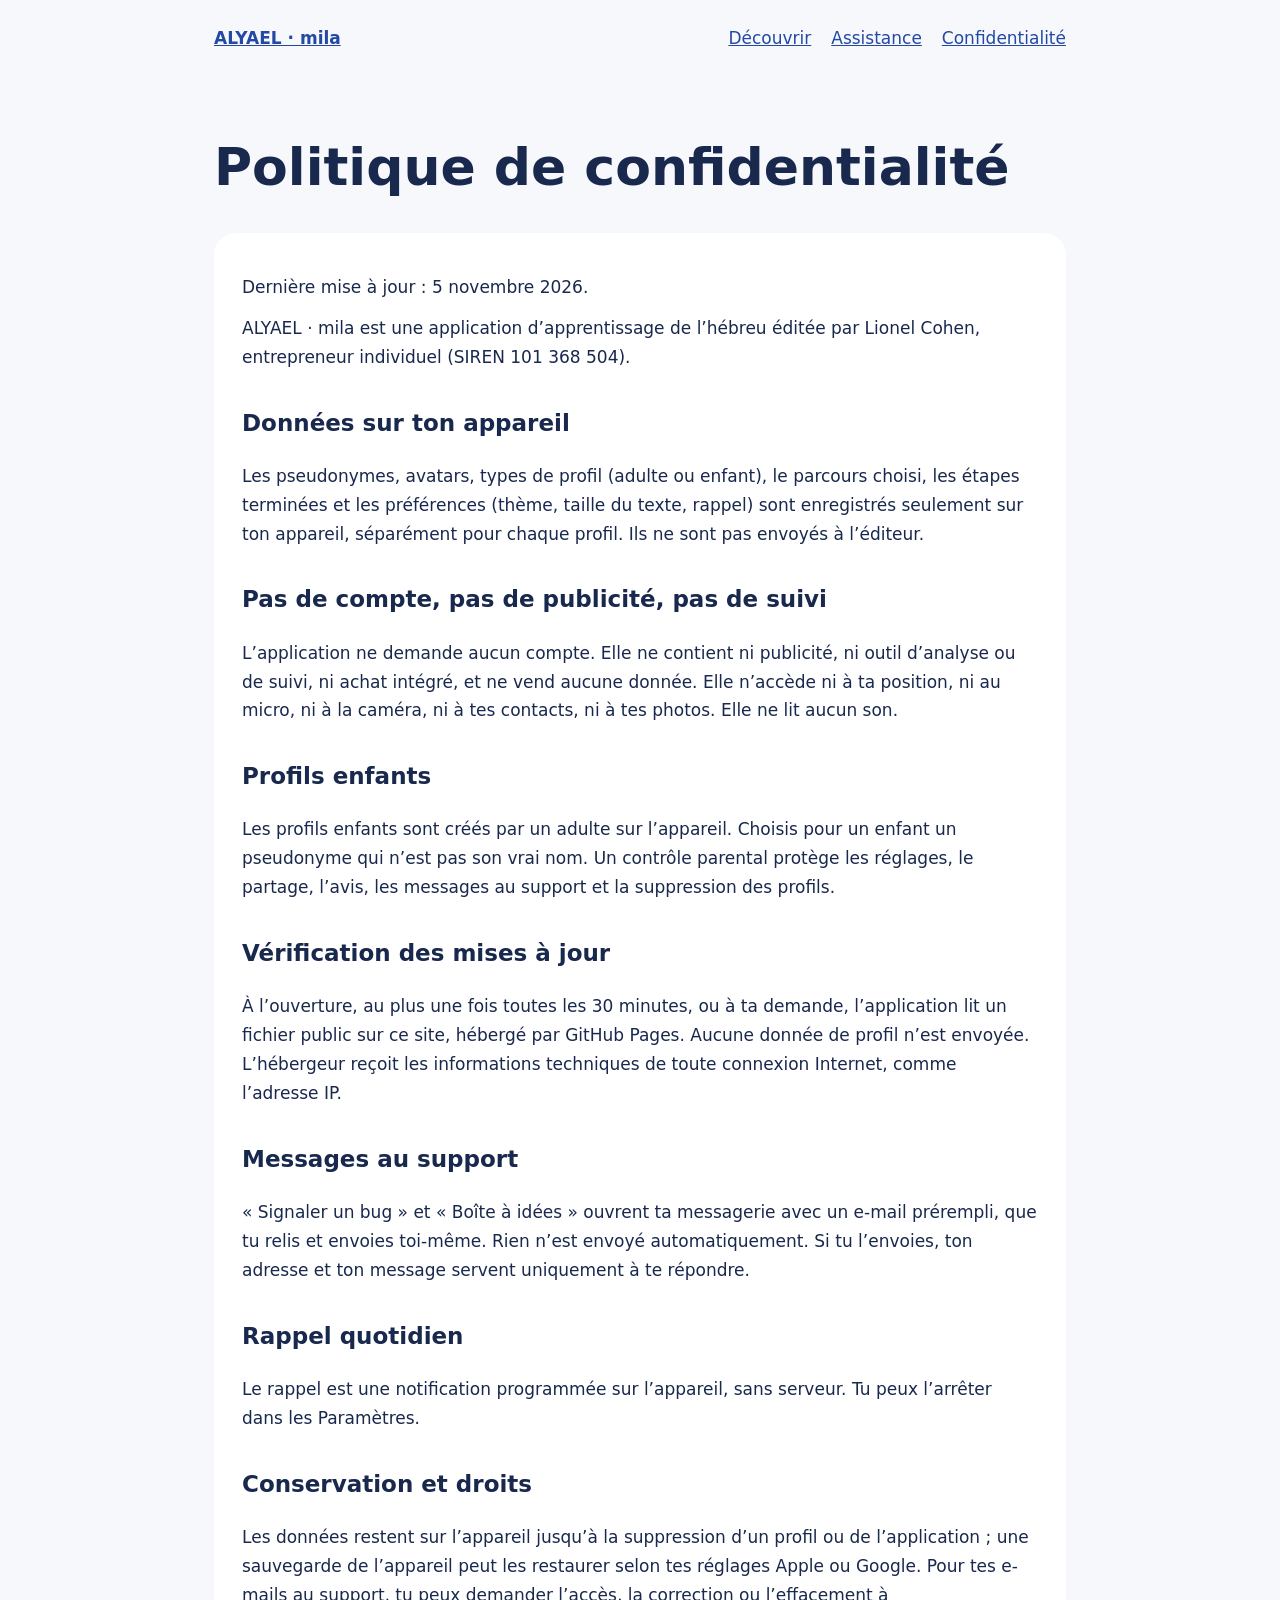
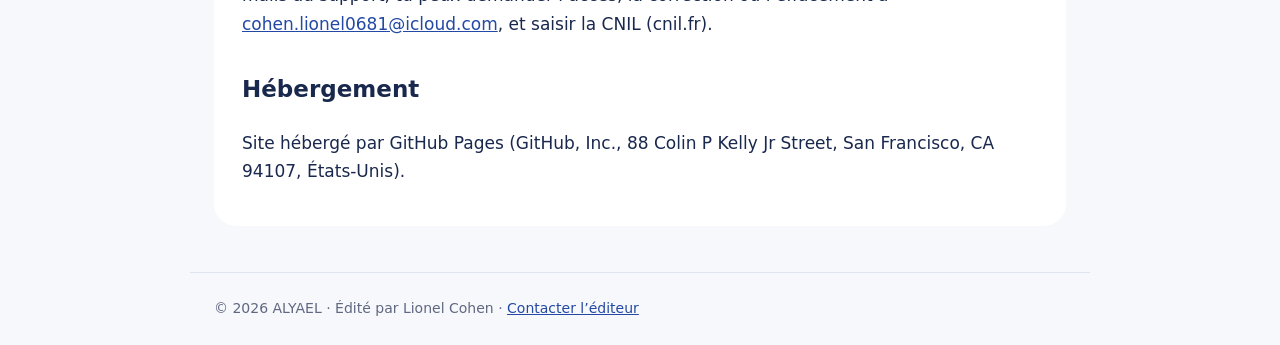
==== commit 69fbc8f7: "Pied de page : © 2026 ALYAEL, version du CSS changée Co-Authored-By: Claude Opus 5.5 <noreply@anthro" ====
--- a/privacy.html
+++ b/privacy.html
@@ -1 +1 @@
-<!doctype html><html lang="fr"><head><meta charset="utf-8"><meta name="viewport" content="width=device-width,initial-scale=1"><title>Politique de confidentialité · ALYAEL</title><meta name="description" content="ALYAEL · mila : apprendre l’hébreu moderne ou biblique en famille, pas à pas, gratuitement et sans publicité."><link rel="stylesheet" href="style.css?v=20261105"></head><body><header><a href="index.html"><strong>ALYAEL · mila</strong></a><nav aria-label="Navigation principale"><a href="index.html">Découvrir</a><a href="support.html">Assistance</a><a href="privacy.html">Confidentialité</a></nav></header><main><h1>Politique de confidentialité</h1><section><p>Dernière mise à jour : 5 novembre 2026.</p><p>ALYAEL · mila est une application d’apprentissage de l’hébreu éditée par Lionel Cohen, entrepreneur individuel (SIREN 101 368 504).</p><h2>Données sur ton appareil</h2><p>Les pseudonymes, avatars, types de profil (adulte ou enfant), le parcours choisi, les étapes terminées et les préférences (thème, taille du texte, rappel) sont enregistrés seulement sur ton appareil, séparément pour chaque profil. Ils ne sont pas envoyés à l’éditeur.</p><h2>Pas de compte, pas de publicité, pas de suivi</h2><p>L’application ne demande aucun compte. Elle ne contient ni publicité, ni outil d’analyse ou de suivi, ni achat intégré, et ne vend aucune donnée. Elle n’accède ni à ta position, ni au micro, ni à la caméra, ni à tes contacts, ni à tes photos. Elle ne lit aucun son.</p><h2>Profils enfants</h2><p>Les profils enfants sont créés par un adulte sur l’appareil. Choisis pour un enfant un pseudonyme qui n’est pas son vrai nom. Un contrôle parental protège les réglages, le partage, l’avis, les messages au support et la suppression des profils.</p><h2>Vérification des mises à jour</h2><p>À l’ouverture, au plus une fois toutes les 30 minutes, ou à ta demande, l’application lit un fichier public sur ce site, hébergé par GitHub Pages. Aucune donnée de profil n’est envoyée. L’hébergeur reçoit les informations techniques de toute connexion Internet, comme l’adresse IP.</p><h2>Messages au support</h2><p>« Signaler un bug » et « Boîte à idées » ouvrent ta messagerie avec un e-mail prérempli, que tu relis et envoies toi-même. Rien n’est envoyé automatiquement. Si tu l’envoies, ton adresse et ton message servent uniquement à te répondre.</p><h2>Rappel quotidien</h2><p>Le rappel est une notification programmée sur l’appareil, sans serveur. Tu peux l’arrêter dans les Paramètres.</p><h2>Conservation et droits</h2><p>Les données restent sur l’appareil jusqu’à la suppression d’un profil ou de l’application ; une sauvegarde de l’appareil peut les restaurer selon tes réglages Apple ou Google. Pour tes e-mails au support, tu peux demander l’accès, la correction ou l’effacement à <a href="mailto:cohen.lionel0681@icloud.com">cohen.lionel0681@icloud.com</a>, et saisir la CNIL (cnil.fr).</p><h2>Hébergement</h2><p>Site hébergé par GitHub Pages (GitHub, Inc., 88 Colin P Kelly Jr Street, San Francisco, CA 94107, États-Unis).</p></section></main><footer>© 2026 Lionel Cohen · ALYAEL · mila · <a href="mailto:cohen.lionel0681@icloud.com">Contacter l’éditeur</a></footer></body></html>+<!doctype html><html lang="fr"><head><meta charset="utf-8"><meta name="viewport" content="width=device-width,initial-scale=1"><title>Politique de confidentialité · ALYAEL</title><meta name="description" content="ALYAEL · mila : apprendre l’hébreu moderne ou biblique en famille, pas à pas, gratuitement et sans publicité."><link rel="stylesheet" href="style.css?v=20261106"></head><body><header><a href="index.html"><strong>ALYAEL · mila</strong></a><nav aria-label="Navigation principale"><a href="index.html">Découvrir</a><a href="support.html">Assistance</a><a href="privacy.html">Confidentialité</a></nav></header><main><h1>Politique de confidentialité</h1><section><p>Dernière mise à jour : 5 novembre 2026.</p><p>ALYAEL · mila est une application d’apprentissage de l’hébreu éditée par Lionel Cohen, entrepreneur individuel (SIREN 101 368 504).</p><h2>Données sur ton appareil</h2><p>Les pseudonymes, avatars, types de profil (adulte ou enfant), le parcours choisi, les étapes terminées et les préférences (thème, taille du texte, rappel) sont enregistrés seulement sur ton appareil, séparément pour chaque profil. Ils ne sont pas envoyés à l’éditeur.</p><h2>Pas de compte, pas de publicité, pas de suivi</h2><p>L’application ne demande aucun compte. Elle ne contient ni publicité, ni outil d’analyse ou de suivi, ni achat intégré, et ne vend aucune donnée. Elle n’accède ni à ta position, ni au micro, ni à la caméra, ni à tes contacts, ni à tes photos. Elle ne lit aucun son.</p><h2>Profils enfants</h2><p>Les profils enfants sont créés par un adulte sur l’appareil. Choisis pour un enfant un pseudonyme qui n’est pas son vrai nom. Un contrôle parental protège les réglages, le partage, l’avis, les messages au support et la suppression des profils.</p><h2>Vérification des mises à jour</h2><p>À l’ouverture, au plus une fois toutes les 30 minutes, ou à ta demande, l’application lit un fichier public sur ce site, hébergé par GitHub Pages. Aucune donnée de profil n’est envoyée. L’hébergeur reçoit les informations techniques de toute connexion Internet, comme l’adresse IP.</p><h2>Messages au support</h2><p>« Signaler un bug » et « Boîte à idées » ouvrent ta messagerie avec un e-mail prérempli, que tu relis et envoies toi-même. Rien n’est envoyé automatiquement. Si tu l’envoies, ton adresse et ton message servent uniquement à te répondre.</p><h2>Rappel quotidien</h2><p>Le rappel est une notification programmée sur l’appareil, sans serveur. Tu peux l’arrêter dans les Paramètres.</p><h2>Conservation et droits</h2><p>Les données restent sur l’appareil jusqu’à la suppression d’un profil ou de l’application ; une sauvegarde de l’appareil peut les restaurer selon tes réglages Apple ou Google. Pour tes e-mails au support, tu peux demander l’accès, la correction ou l’effacement à <a href="mailto:cohen.lionel0681@icloud.com">cohen.lionel0681@icloud.com</a>, et saisir la CNIL (cnil.fr).</p><h2>Hébergement</h2><p>Site hébergé par GitHub Pages (GitHub, Inc., 88 Colin P Kelly Jr Street, San Francisco, CA 94107, États-Unis).</p></section></main><footer>© 2026 ALYAEL · Édité par Lionel Cohen · <a href="mailto:cohen.lionel0681@icloud.com">Contacter l’éditeur</a></footer></body></html>
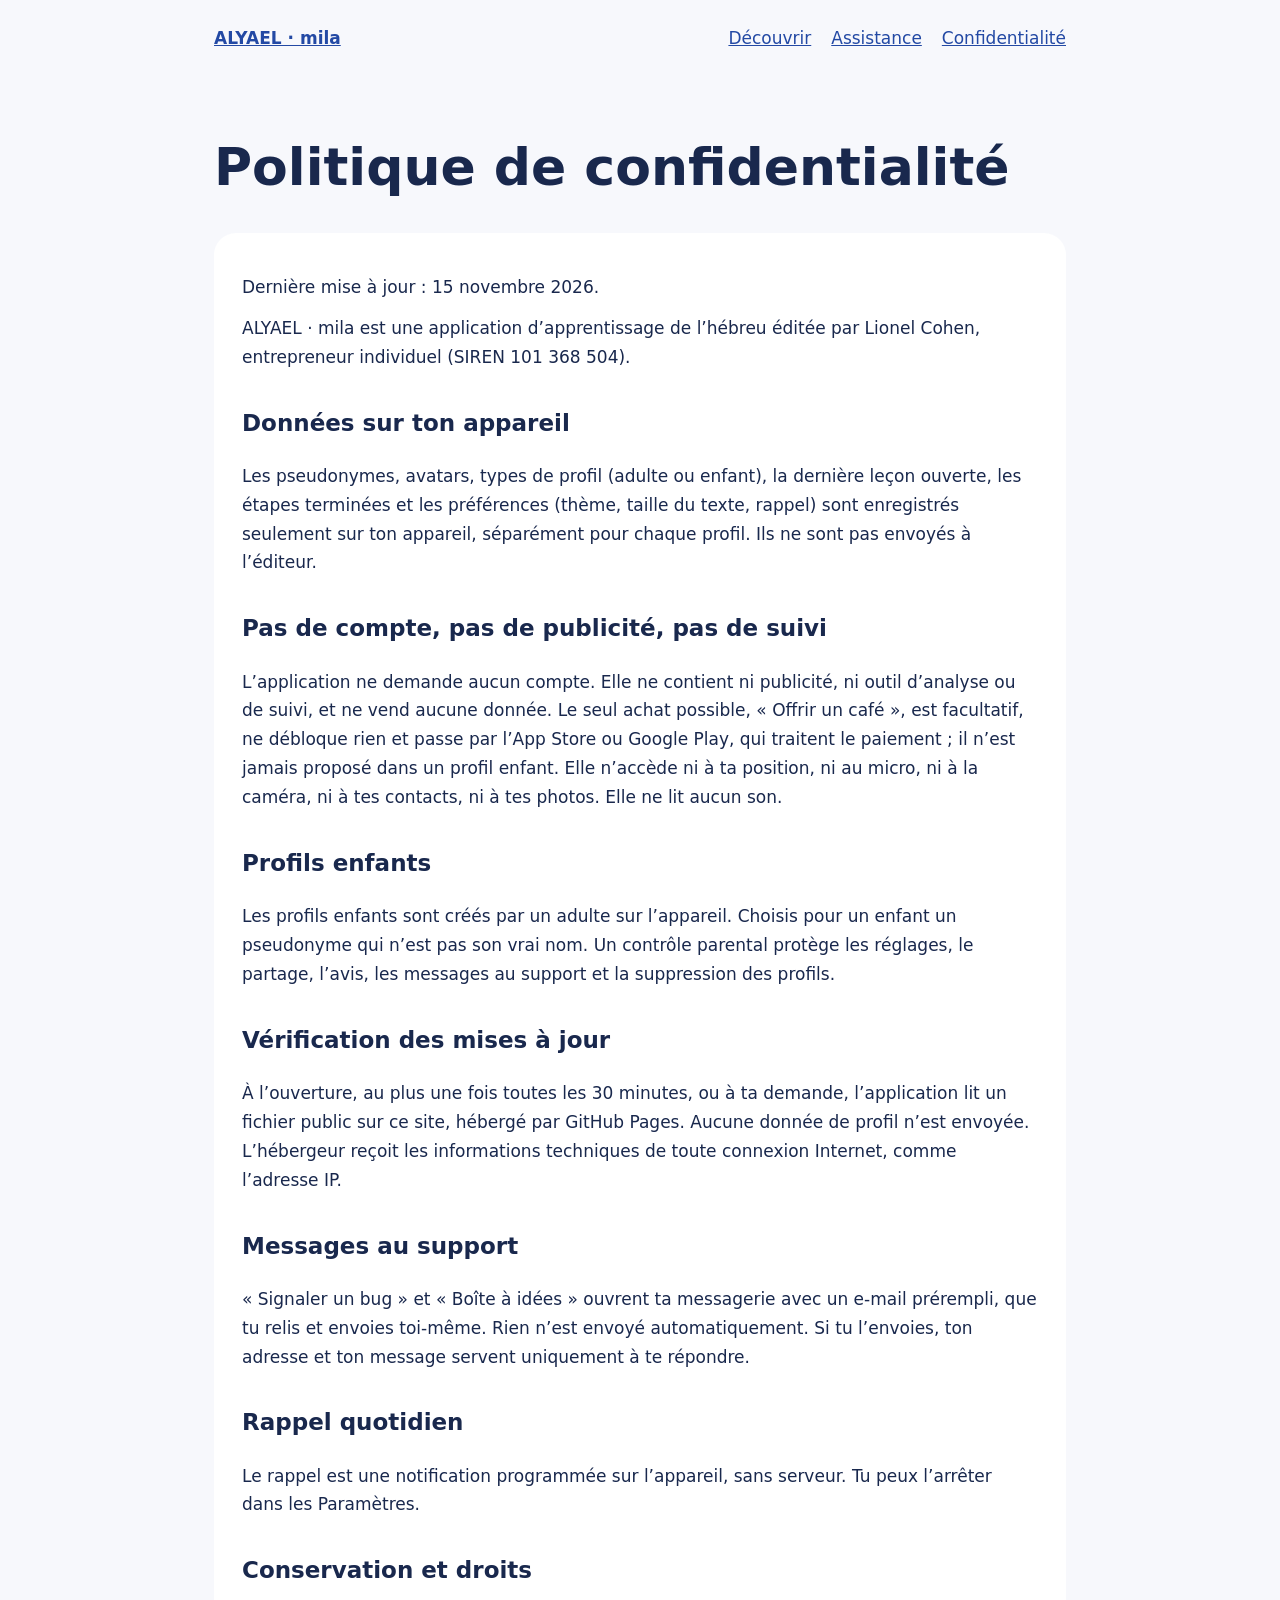
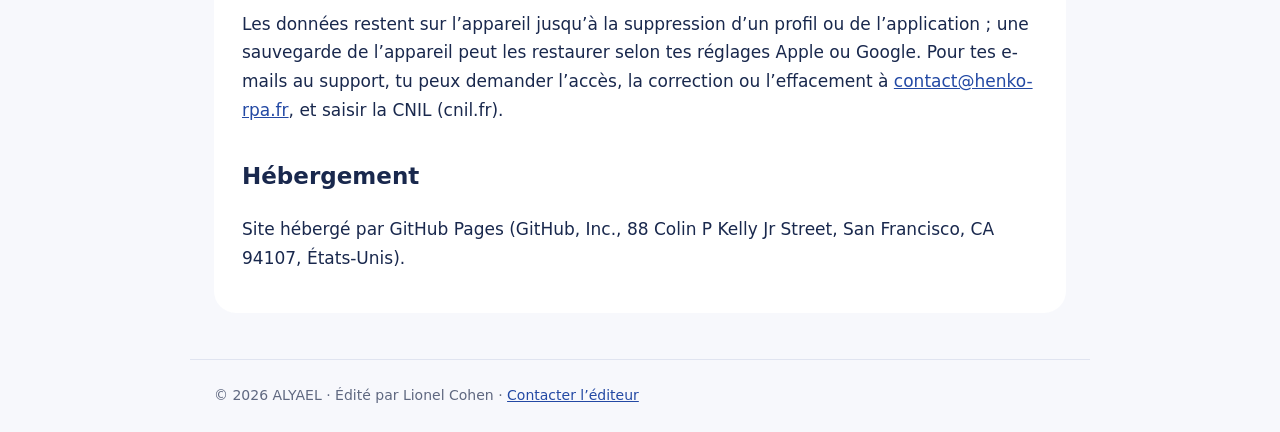
==== commit 79bfca2b: "Hébreu moderne seulement, bouton Commencer / Reprendre, contact@henko-rpa.fr, café mentionné (carte " ====
--- a/privacy.html
+++ b/privacy.html
@@ -1 +1 @@
-<!doctype html><html lang="fr"><head><meta charset="utf-8"><meta name="viewport" content="width=device-width,initial-scale=1"><title>Politique de confidentialité · ALYAEL</title><meta name="description" content="ALYAEL · mila : apprendre l’hébreu moderne ou biblique en famille, pas à pas, gratuitement et sans publicité."><link rel="stylesheet" href="style.css?v=20261106"></head><body><header><a href="index.html"><strong>ALYAEL · mila</strong></a><nav aria-label="Navigation principale"><a href="index.html">Découvrir</a><a href="support.html">Assistance</a><a href="privacy.html">Confidentialité</a></nav></header><main><h1>Politique de confidentialité</h1><section><p>Dernière mise à jour : 5 novembre 2026.</p><p>ALYAEL · mila est une application d’apprentissage de l’hébreu éditée par Lionel Cohen, entrepreneur individuel (SIREN 101 368 504).</p><h2>Données sur ton appareil</h2><p>Les pseudonymes, avatars, types de profil (adulte ou enfant), le parcours choisi, les étapes terminées et les préférences (thème, taille du texte, rappel) sont enregistrés seulement sur ton appareil, séparément pour chaque profil. Ils ne sont pas envoyés à l’éditeur.</p><h2>Pas de compte, pas de publicité, pas de suivi</h2><p>L’application ne demande aucun compte. Elle ne contient ni publicité, ni outil d’analyse ou de suivi, ni achat intégré, et ne vend aucune donnée. Elle n’accède ni à ta position, ni au micro, ni à la caméra, ni à tes contacts, ni à tes photos. Elle ne lit aucun son.</p><h2>Profils enfants</h2><p>Les profils enfants sont créés par un adulte sur l’appareil. Choisis pour un enfant un pseudonyme qui n’est pas son vrai nom. Un contrôle parental protège les réglages, le partage, l’avis, les messages au support et la suppression des profils.</p><h2>Vérification des mises à jour</h2><p>À l’ouverture, au plus une fois toutes les 30 minutes, ou à ta demande, l’application lit un fichier public sur ce site, hébergé par GitHub Pages. Aucune donnée de profil n’est envoyée. L’hébergeur reçoit les informations techniques de toute connexion Internet, comme l’adresse IP.</p><h2>Messages au support</h2><p>« Signaler un bug » et « Boîte à idées » ouvrent ta messagerie avec un e-mail prérempli, que tu relis et envoies toi-même. Rien n’est envoyé automatiquement. Si tu l’envoies, ton adresse et ton message servent uniquement à te répondre.</p><h2>Rappel quotidien</h2><p>Le rappel est une notification programmée sur l’appareil, sans serveur. Tu peux l’arrêter dans les Paramètres.</p><h2>Conservation et droits</h2><p>Les données restent sur l’appareil jusqu’à la suppression d’un profil ou de l’application ; une sauvegarde de l’appareil peut les restaurer selon tes réglages Apple ou Google. Pour tes e-mails au support, tu peux demander l’accès, la correction ou l’effacement à <a href="mailto:cohen.lionel0681@icloud.com">cohen.lionel0681@icloud.com</a>, et saisir la CNIL (cnil.fr).</p><h2>Hébergement</h2><p>Site hébergé par GitHub Pages (GitHub, Inc., 88 Colin P Kelly Jr Street, San Francisco, CA 94107, États-Unis).</p></section></main><footer>© 2026 ALYAEL · Édité par Lionel Cohen · <a href="mailto:cohen.lionel0681@icloud.com">Contacter l’éditeur</a></footer></body></html>+<!doctype html><html lang="fr"><head><meta charset="utf-8"><meta name="viewport" content="width=device-width,initial-scale=1"><title>Politique de confidentialité · ALYAEL</title><meta name="description" content="ALYAEL · mila : apprendre l’hébreu moderne en famille, pas à pas, gratuitement et sans publicité."><link rel="stylesheet" href="style.css?v=20261115"></head><body><header><a href="index.html"><strong>ALYAEL · mila</strong></a><nav aria-label="Navigation principale"><a href="index.html">Découvrir</a><a href="support.html">Assistance</a><a href="privacy.html">Confidentialité</a></nav></header><main><h1>Politique de confidentialité</h1><section><p>Dernière mise à jour : 15 novembre 2026.</p><p>ALYAEL · mila est une application d’apprentissage de l’hébreu éditée par Lionel Cohen, entrepreneur individuel (SIREN 101 368 504).</p><h2>Données sur ton appareil</h2><p>Les pseudonymes, avatars, types de profil (adulte ou enfant), la dernière leçon ouverte, les étapes terminées et les préférences (thème, taille du texte, rappel) sont enregistrés seulement sur ton appareil, séparément pour chaque profil. Ils ne sont pas envoyés à l’éditeur.</p><h2>Pas de compte, pas de publicité, pas de suivi</h2><p>L’application ne demande aucun compte. Elle ne contient ni publicité, ni outil d’analyse ou de suivi, et ne vend aucune donnée. Le seul achat possible, « Offrir un café », est facultatif, ne débloque rien et passe par l’App Store ou Google Play, qui traitent le paiement ; il n’est jamais proposé dans un profil enfant. Elle n’accède ni à ta position, ni au micro, ni à la caméra, ni à tes contacts, ni à tes photos. Elle ne lit aucun son.</p><h2>Profils enfants</h2><p>Les profils enfants sont créés par un adulte sur l’appareil. Choisis pour un enfant un pseudonyme qui n’est pas son vrai nom. Un contrôle parental protège les réglages, le partage, l’avis, les messages au support et la suppression des profils.</p><h2>Vérification des mises à jour</h2><p>À l’ouverture, au plus une fois toutes les 30 minutes, ou à ta demande, l’application lit un fichier public sur ce site, hébergé par GitHub Pages. Aucune donnée de profil n’est envoyée. L’hébergeur reçoit les informations techniques de toute connexion Internet, comme l’adresse IP.</p><h2>Messages au support</h2><p>« Signaler un bug » et « Boîte à idées » ouvrent ta messagerie avec un e-mail prérempli, que tu relis et envoies toi-même. Rien n’est envoyé automatiquement. Si tu l’envoies, ton adresse et ton message servent uniquement à te répondre.</p><h2>Rappel quotidien</h2><p>Le rappel est une notification programmée sur l’appareil, sans serveur. Tu peux l’arrêter dans les Paramètres.</p><h2>Conservation et droits</h2><p>Les données restent sur l’appareil jusqu’à la suppression d’un profil ou de l’application ; une sauvegarde de l’appareil peut les restaurer selon tes réglages Apple ou Google. Pour tes e-mails au support, tu peux demander l’accès, la correction ou l’effacement à <a href="mailto:contact@henko-rpa.fr">contact@henko-rpa.fr</a>, et saisir la CNIL (cnil.fr).</p><h2>Hébergement</h2><p>Site hébergé par GitHub Pages (GitHub, Inc., 88 Colin P Kelly Jr Street, San Francisco, CA 94107, États-Unis).</p></section></main><footer>© 2026 ALYAEL · Édité par Lionel Cohen · <a href="mailto:contact@henko-rpa.fr">Contacter l’éditeur</a></footer></body></html>
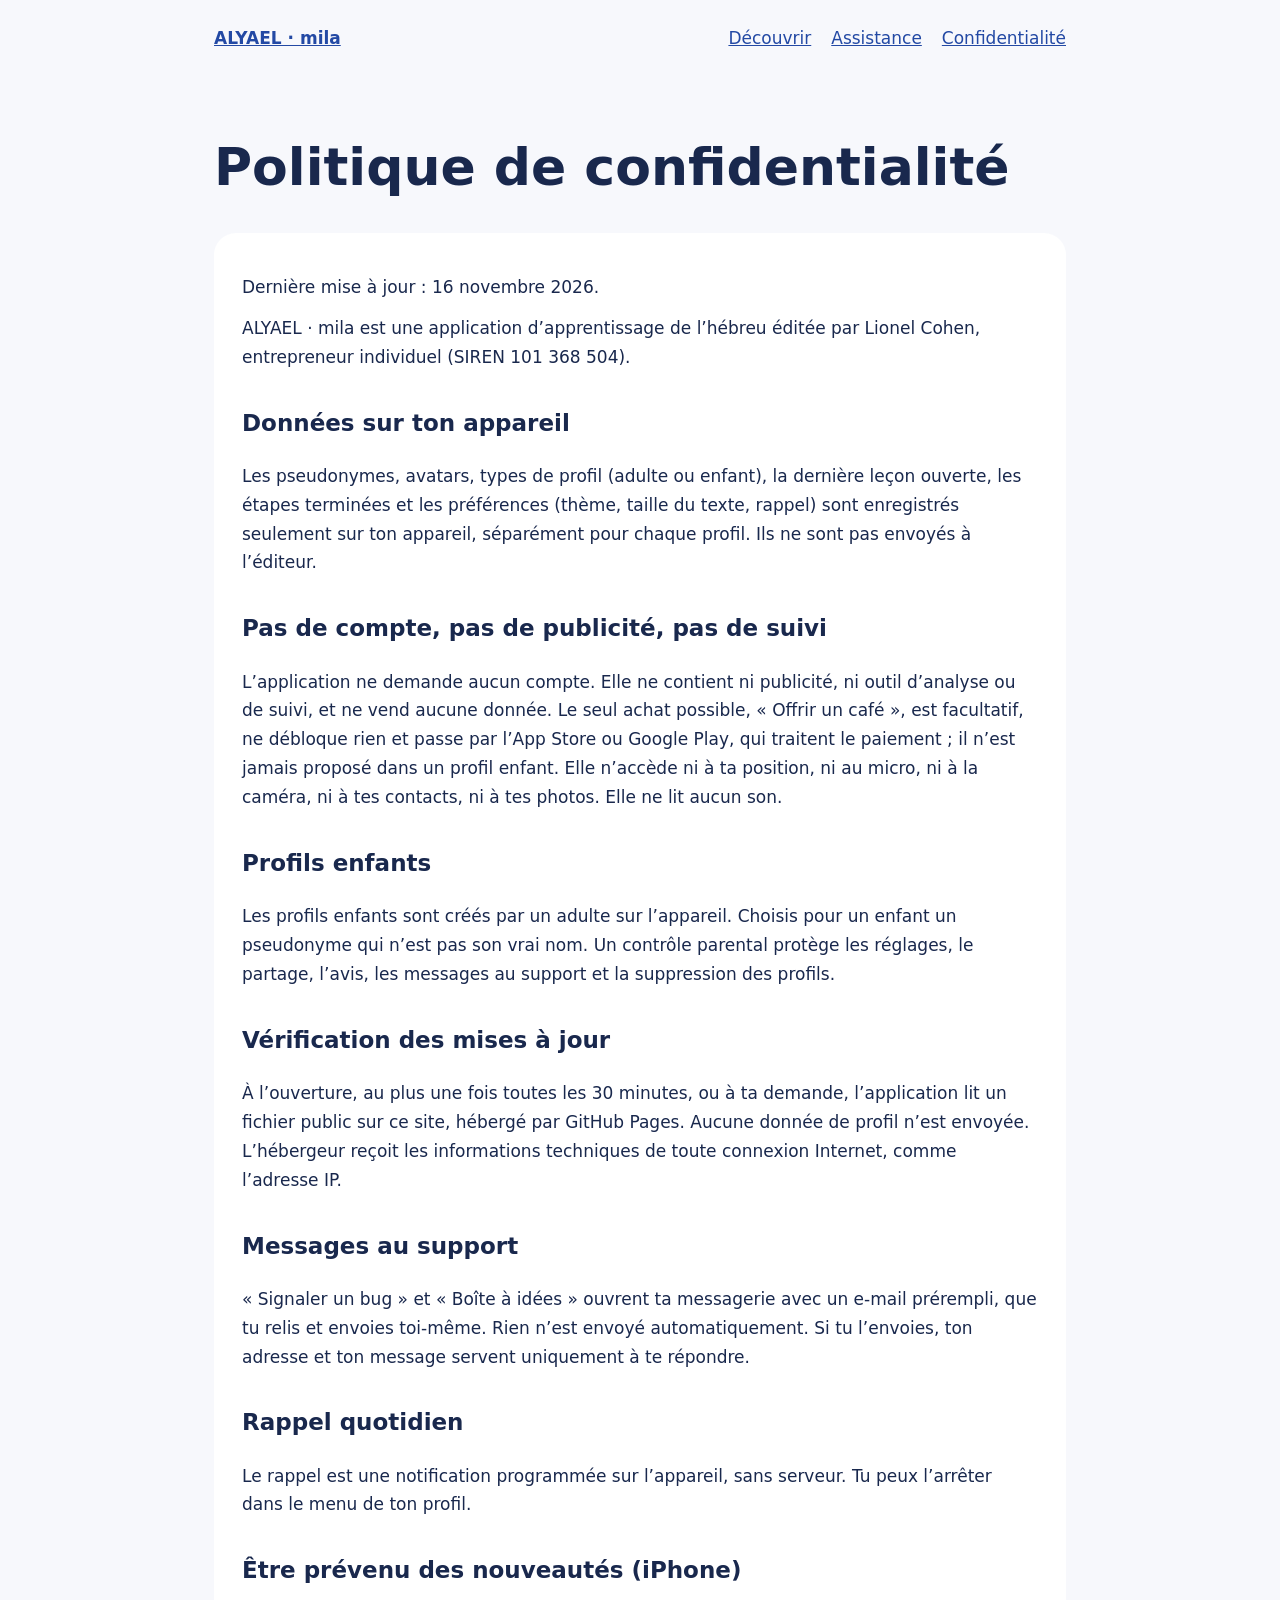
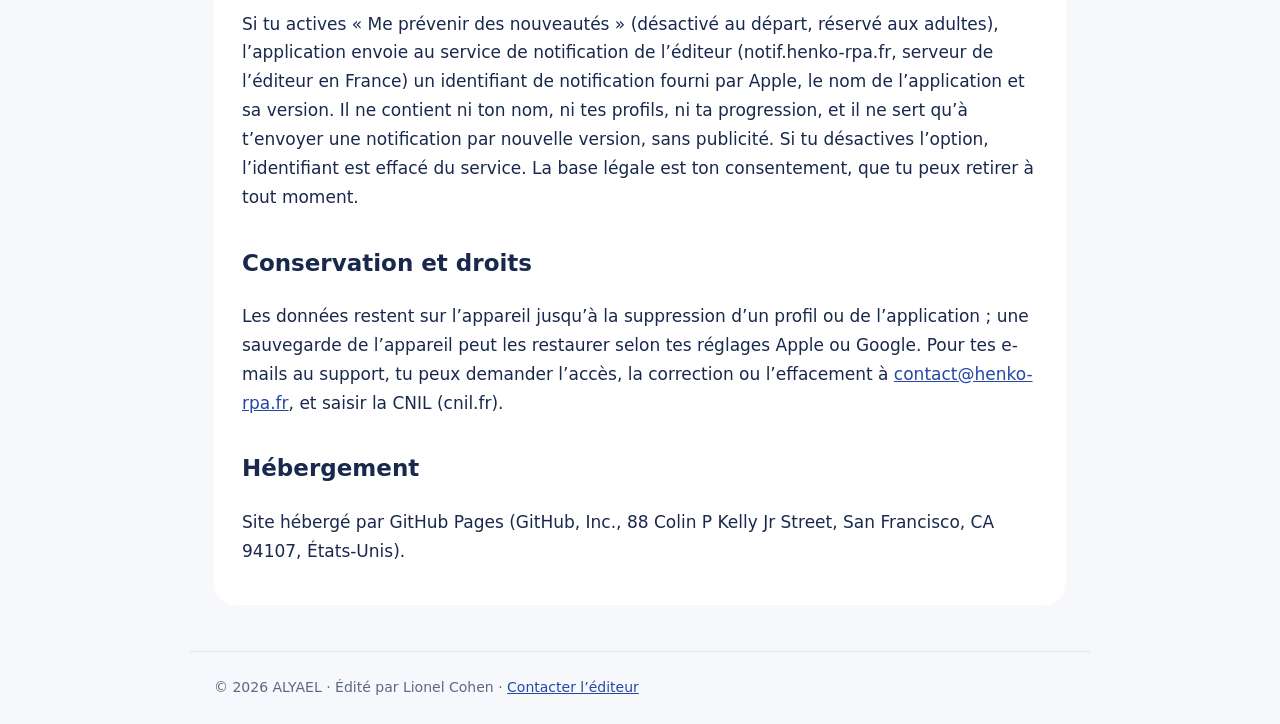
==== commit c16cb56d: "Confidentialité : notification « nouvelle version » (identifiant Apple, consentement, effacement), r" ====
--- a/privacy.html
+++ b/privacy.html
@@ -1 +1 @@
-<!doctype html><html lang="fr"><head><meta charset="utf-8"><meta name="viewport" content="width=device-width,initial-scale=1"><title>Politique de confidentialité · ALYAEL</title><meta name="description" content="ALYAEL · mila : apprendre l’hébreu moderne en famille, pas à pas, gratuitement et sans publicité."><link rel="stylesheet" href="style.css?v=20261115"></head><body><header><a href="index.html"><strong>ALYAEL · mila</strong></a><nav aria-label="Navigation principale"><a href="index.html">Découvrir</a><a href="support.html">Assistance</a><a href="privacy.html">Confidentialité</a></nav></header><main><h1>Politique de confidentialité</h1><section><p>Dernière mise à jour : 15 novembre 2026.</p><p>ALYAEL · mila est une application d’apprentissage de l’hébreu éditée par Lionel Cohen, entrepreneur individuel (SIREN 101 368 504).</p><h2>Données sur ton appareil</h2><p>Les pseudonymes, avatars, types de profil (adulte ou enfant), la dernière leçon ouverte, les étapes terminées et les préférences (thème, taille du texte, rappel) sont enregistrés seulement sur ton appareil, séparément pour chaque profil. Ils ne sont pas envoyés à l’éditeur.</p><h2>Pas de compte, pas de publicité, pas de suivi</h2><p>L’application ne demande aucun compte. Elle ne contient ni publicité, ni outil d’analyse ou de suivi, et ne vend aucune donnée. Le seul achat possible, « Offrir un café », est facultatif, ne débloque rien et passe par l’App Store ou Google Play, qui traitent le paiement ; il n’est jamais proposé dans un profil enfant. Elle n’accède ni à ta position, ni au micro, ni à la caméra, ni à tes contacts, ni à tes photos. Elle ne lit aucun son.</p><h2>Profils enfants</h2><p>Les profils enfants sont créés par un adulte sur l’appareil. Choisis pour un enfant un pseudonyme qui n’est pas son vrai nom. Un contrôle parental protège les réglages, le partage, l’avis, les messages au support et la suppression des profils.</p><h2>Vérification des mises à jour</h2><p>À l’ouverture, au plus une fois toutes les 30 minutes, ou à ta demande, l’application lit un fichier public sur ce site, hébergé par GitHub Pages. Aucune donnée de profil n’est envoyée. L’hébergeur reçoit les informations techniques de toute connexion Internet, comme l’adresse IP.</p><h2>Messages au support</h2><p>« Signaler un bug » et « Boîte à idées » ouvrent ta messagerie avec un e-mail prérempli, que tu relis et envoies toi-même. Rien n’est envoyé automatiquement. Si tu l’envoies, ton adresse et ton message servent uniquement à te répondre.</p><h2>Rappel quotidien</h2><p>Le rappel est une notification programmée sur l’appareil, sans serveur. Tu peux l’arrêter dans les Paramètres.</p><h2>Conservation et droits</h2><p>Les données restent sur l’appareil jusqu’à la suppression d’un profil ou de l’application ; une sauvegarde de l’appareil peut les restaurer selon tes réglages Apple ou Google. Pour tes e-mails au support, tu peux demander l’accès, la correction ou l’effacement à <a href="mailto:contact@henko-rpa.fr">contact@henko-rpa.fr</a>, et saisir la CNIL (cnil.fr).</p><h2>Hébergement</h2><p>Site hébergé par GitHub Pages (GitHub, Inc., 88 Colin P Kelly Jr Street, San Francisco, CA 94107, États-Unis).</p></section></main><footer>© 2026 ALYAEL · Édité par Lionel Cohen · <a href="mailto:contact@henko-rpa.fr">Contacter l’éditeur</a></footer></body></html>+<!doctype html><html lang="fr"><head><meta charset="utf-8"><meta name="viewport" content="width=device-width,initial-scale=1"><title>Politique de confidentialité · ALYAEL</title><meta name="description" content="ALYAEL · mila : apprendre l’hébreu moderne en famille, pas à pas, gratuitement et sans publicité."><link rel="stylesheet" href="style.css?v=20261116"></head><body><header><a href="index.html"><strong>ALYAEL · mila</strong></a><nav aria-label="Navigation principale"><a href="index.html">Découvrir</a><a href="support.html">Assistance</a><a href="privacy.html">Confidentialité</a></nav></header><main><h1>Politique de confidentialité</h1><section><p>Dernière mise à jour : 16 novembre 2026.</p><p>ALYAEL · mila est une application d’apprentissage de l’hébreu éditée par Lionel Cohen, entrepreneur individuel (SIREN 101 368 504).</p><h2>Données sur ton appareil</h2><p>Les pseudonymes, avatars, types de profil (adulte ou enfant), la dernière leçon ouverte, les étapes terminées et les préférences (thème, taille du texte, rappel) sont enregistrés seulement sur ton appareil, séparément pour chaque profil. Ils ne sont pas envoyés à l’éditeur.</p><h2>Pas de compte, pas de publicité, pas de suivi</h2><p>L’application ne demande aucun compte. Elle ne contient ni publicité, ni outil d’analyse ou de suivi, et ne vend aucune donnée. Le seul achat possible, « Offrir un café », est facultatif, ne débloque rien et passe par l’App Store ou Google Play, qui traitent le paiement ; il n’est jamais proposé dans un profil enfant. Elle n’accède ni à ta position, ni au micro, ni à la caméra, ni à tes contacts, ni à tes photos. Elle ne lit aucun son.</p><h2>Profils enfants</h2><p>Les profils enfants sont créés par un adulte sur l’appareil. Choisis pour un enfant un pseudonyme qui n’est pas son vrai nom. Un contrôle parental protège les réglages, le partage, l’avis, les messages au support et la suppression des profils.</p><h2>Vérification des mises à jour</h2><p>À l’ouverture, au plus une fois toutes les 30 minutes, ou à ta demande, l’application lit un fichier public sur ce site, hébergé par GitHub Pages. Aucune donnée de profil n’est envoyée. L’hébergeur reçoit les informations techniques de toute connexion Internet, comme l’adresse IP.</p><h2>Messages au support</h2><p>« Signaler un bug » et « Boîte à idées » ouvrent ta messagerie avec un e-mail prérempli, que tu relis et envoies toi-même. Rien n’est envoyé automatiquement. Si tu l’envoies, ton adresse et ton message servent uniquement à te répondre.</p><h2>Rappel quotidien</h2><p>Le rappel est une notification programmée sur l’appareil, sans serveur. Tu peux l’arrêter dans le menu de ton profil.</p><h2>Être prévenu des nouveautés (iPhone)</h2><p>Si tu actives « Me prévenir des nouveautés » (désactivé au départ, réservé aux adultes), l’application envoie au service de notification de l’éditeur (notif.henko-rpa.fr, serveur de l’éditeur en France) un identifiant de notification fourni par Apple, le nom de l’application et sa version. Il ne contient ni ton nom, ni tes profils, ni ta progression, et il ne sert qu’à t’envoyer une notification par nouvelle version, sans publicité. Si tu désactives l’option, l’identifiant est effacé du service. La base légale est ton consentement, que tu peux retirer à tout moment.</p><h2>Conservation et droits</h2><p>Les données restent sur l’appareil jusqu’à la suppression d’un profil ou de l’application ; une sauvegarde de l’appareil peut les restaurer selon tes réglages Apple ou Google. Pour tes e-mails au support, tu peux demander l’accès, la correction ou l’effacement à <a href="mailto:contact@henko-rpa.fr">contact@henko-rpa.fr</a>, et saisir la CNIL (cnil.fr).</p><h2>Hébergement</h2><p>Site hébergé par GitHub Pages (GitHub, Inc., 88 Colin P Kelly Jr Street, San Francisco, CA 94107, États-Unis).</p></section></main><footer>© 2026 ALYAEL · Édité par Lionel Cohen · <a href="mailto:contact@henko-rpa.fr">Contacter l’éditeur</a></footer></body></html>
